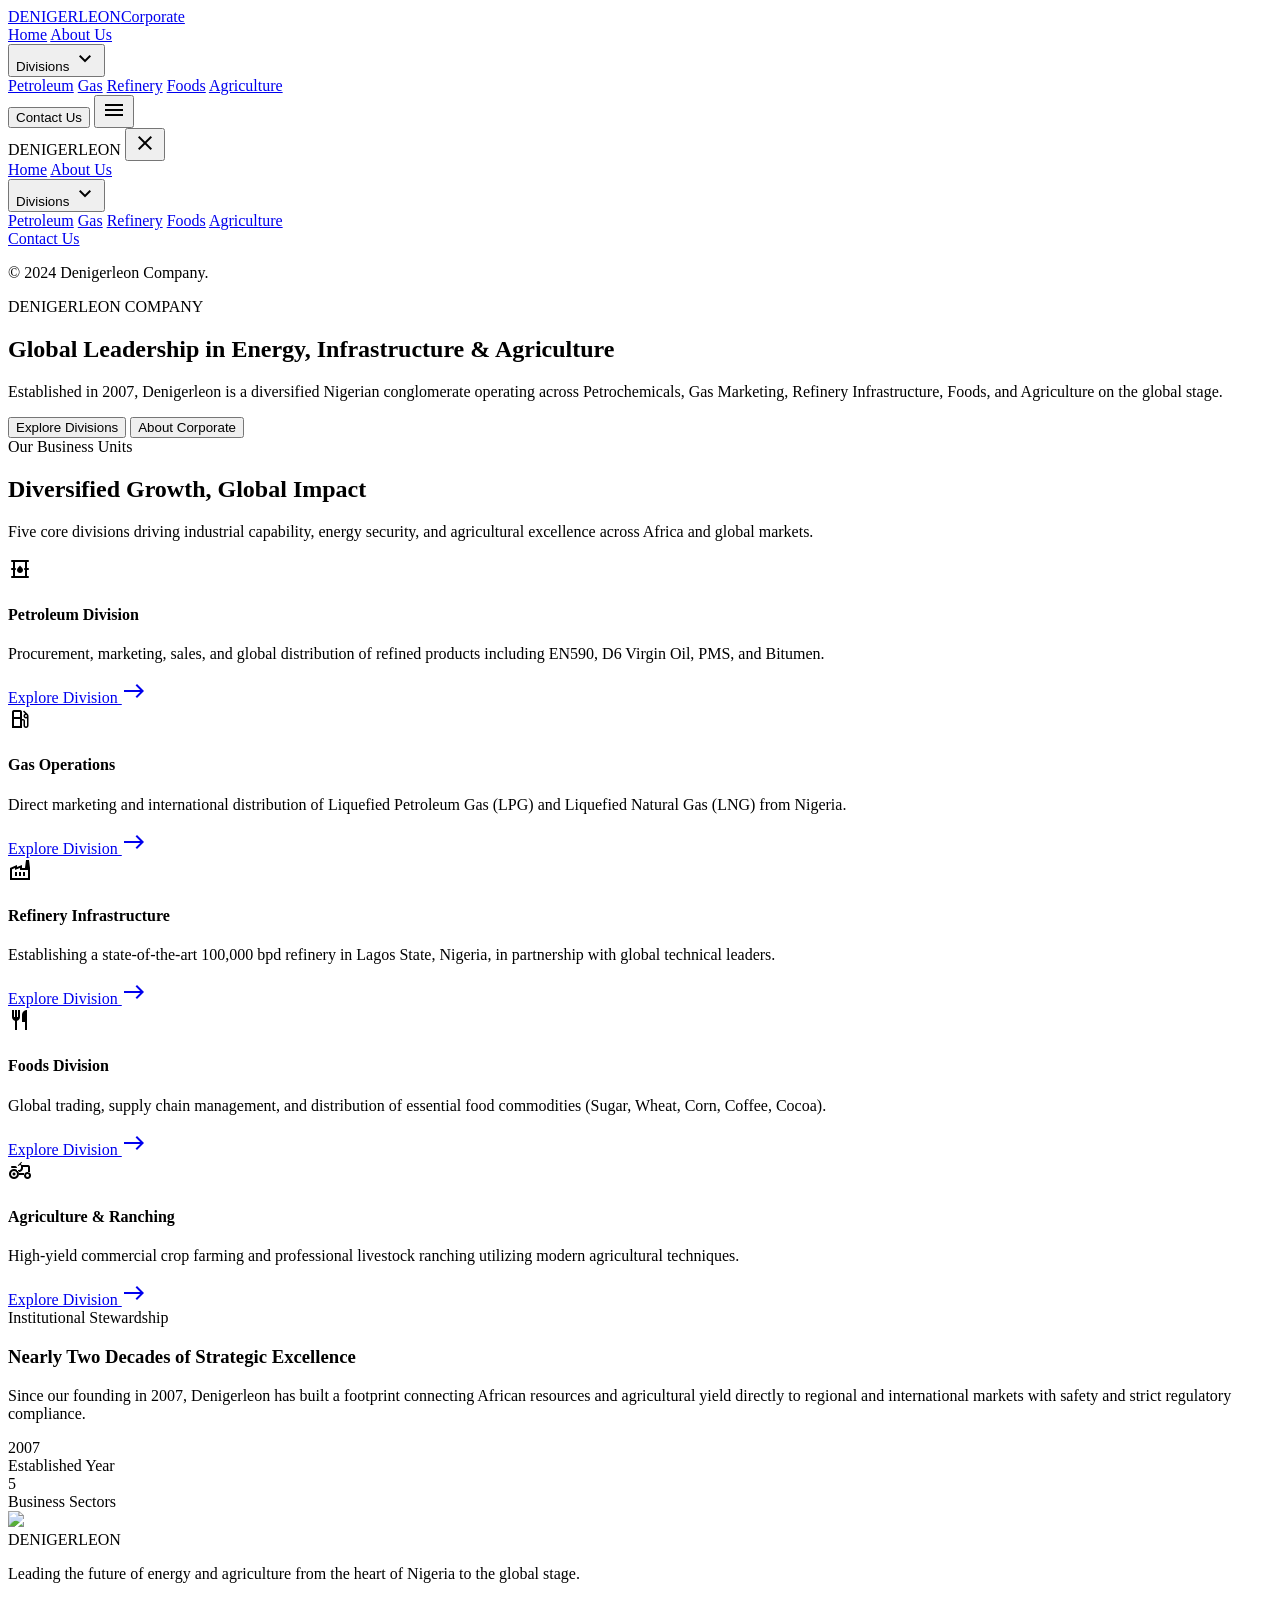
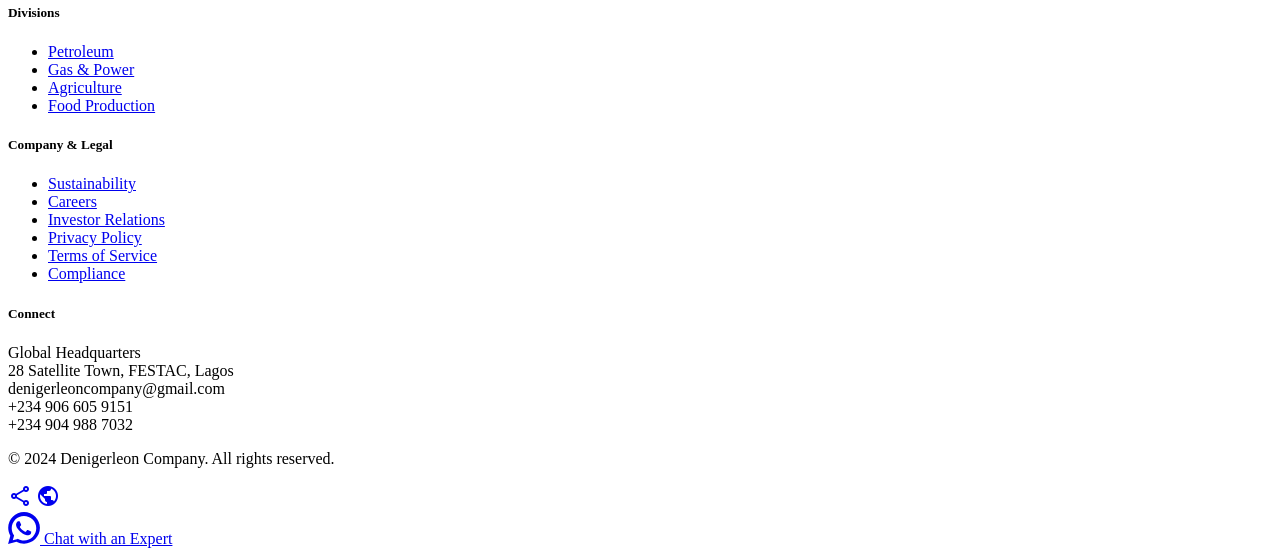
==== index.html @ 096b97d7 "style: update footer text colors to slate-300 across all site pages" ====
<!DOCTYPE html>

<html class="scroll-smooth" lang="en"><head>
<meta charset="utf-8"/>
<meta content="width=device-width, initial-scale=1.0" name="viewport"/>
<title>Denigerleon Company | Energy, Infrastructure &amp; Agriculture</title>
<script src="https://cdn.tailwindcss.com?plugins=forms,container-queries"></script>
<link href="https://fonts.googleapis.com/css2?family=Montserrat:wght@400;600;700;800&amp;family=Inter:wght@400;500;600&amp;display=swap" rel="stylesheet"/>
<link href="https://fonts.googleapis.com/css2?family=Material+Symbols+Outlined:wght,FILL@100..700,0..1&amp;display=swap" rel="stylesheet"/>
<link href="https://fonts.googleapis.com/css2?family=Material+Symbols+Outlined:wght,FILL@100..700,0..1&amp;display=swap" rel="stylesheet"/>
<script id="tailwind-config">
      tailwind.config = {
        darkMode: "class",
        theme: {
          extend: {
            "colors": {
                    "energy-blue": "#3C5CCF",
                    "on-secondary-fixed-variant": "#5d4201",
                    "surface-container-high": "#e0e8fb",
                    "error-container": "#ffdad6",
                    "primary-fixed-dim": "#c5c6d1",
                    "surface-dim": "#d2daec",
                    "secondary-fixed-dim": "#e9c176",
                    "on-primary-fixed": "#191b23",
                    "secondary-container": "#fed488",
                    "on-secondary-fixed": "#261900",
                    "surface-container-low": "#f0f3ff",
                    "on-primary-fixed-variant": "#45464f",
                    "inverse-on-surface": "#ecf1ff",
                    "background": "#f9f9ff",
                    "on-error-container": "#93000a",
                    "outline-variant": "#c7c6cb",
                    "on-tertiary-fixed": "#001453",
                    "tertiary-fixed": "#dde1ff",
                    "surface-container": "#e7eeff",
                    "error": "#ba1a1a",
                    "surface-tint": "#5c5e67",
                    "on-tertiary-container": "#607ff3",
                    "on-primary": "#ffffff",
                    "primary": "#05070e",
                    "inverse-primary": "#c5c6d1",
                    "primary-container": "#1d1f27",
                    "on-tertiary": "#ffffff",
                    "tertiary-fixed-dim": "#b7c4ff",
                    "on-primary-container": "#858690",
                    "surface-bright": "#f9f9ff",
                    "tertiary-container": "#00175b",
                    "on-tertiary-fixed-variant": "#113aaf",
                    "secondary": "#775a19",
                    "on-background": "#141c29",
                    "inverse-surface": "#29313f",
                    "primary-fixed": "#e1e2ed",
                    "gold-accent": "#C5A059",
                    "surface-container-highest": "#dbe3f5",
                    "on-error": "#ffffff",
                    "navy-deep": "#1D1F27",
                    "on-surface-variant": "#46464b",
                    "on-secondary": "#ffffff",
                    "tertiary": "#000420",
                    "on-secondary-container": "#785a1a",
                    "secondary-fixed": "#ffdea5",
                    "outline": "#77767c",
                    "slate-gray": "#6A7282",
                    "on-surface": "#141c29",
                    "surface-container-lowest": "#ffffff",
                    "surface-variant": "#dbe3f5",
                    "surface": "#f9f9ff",
                    "surface-off-white": "#F8F8F8"
            },
            "borderRadius": {
                    "DEFAULT": "0.25rem",
                    "lg": "0.5rem",
                    "xl": "0.75rem",
                    "full": "9999px"
            },
            "spacing": {
                    "margin-desktop": "64px",
                    "stack-lg": "32px",
                    "container-max": "1280px",
                    "gutter": "24px",
                    "margin-tablet": "32px",
                    "stack-sm": "8px",
                    "stack-md": "16px",
                    "margin-mobile": "20px"
            },
            "fontFamily": {
                    "display-lg": ["Montserrat"],
                    "headline-md": ["Montserrat"],
                    "headline-lg": ["Montserrat"],
                    "display-lg-mobile": ["Montserrat"],
                    "label-sm": ["Inter"],
                    "headline-lg-mobile": ["Montserrat"],
                    "body-md": ["Inter"],
                    "label-lg": ["Inter"],
                    "body-lg": ["Inter"]
            },
            "fontSize": {
                    "display-lg": ["56px", {"lineHeight": "64px", "letterSpacing": "-0.02em", "fontWeight": "700"}],
                    "headline-md": ["24px", {"lineHeight": "32px", "fontWeight": "600"}],
                    "headline-lg": ["32px", {"lineHeight": "40px", "fontWeight": "600"}],
                    "display-lg-mobile": ["40px", {"lineHeight": "48px", "letterSpacing": "-0.01em", "fontWeight": "700"}],
                    "label-sm": ["12px", {"lineHeight": "16px", "letterSpacing": "0.03em", "fontWeight": "500"}],
                    "headline-lg-mobile": ["24px", {"lineHeight": "32px", "fontWeight": "600"}],
                    "body-md": ["16px", {"lineHeight": "24px", "fontWeight": "400"}],
                    "label-lg": ["14px", {"lineHeight": "20px", "letterSpacing": "0.05em", "fontWeight": "600"}],
                    "body-lg": ["18px", {"lineHeight": "28px", "fontWeight": "400"}]
            }
          },
        },
      }
    </script>
<style>
        .material-symbols-outlined {
            font-variation-settings: 'FILL' 0, 'wght' 400, 'GRAD' 0, 'opsz' 24;
        }
        .hero-gradient {
            background: linear-gradient(to right, rgba(29, 31, 39, 0.95) 0%, rgba(29, 31, 39, 0.4) 100%);
        }
        .card-hover-effect {
            transition: transform 0.3s cubic-bezier(0.34, 1.56, 0.64, 1), box-shadow 0.3s ease;
        }
        .card-hover-effect:hover {
            transform: translateY(-8px);
            box-shadow: 0 12px 30px rgba(60, 92, 207, 0.15);
        }
    </style>
<link href="css/transitions.css" rel="stylesheet"/>
</head>
<body class="bg-surface font-body-md text-on-surface selection:bg-gold-accent selection:text-navy-deep overflow-x-hidden">
<!-- Top Navigation Bar -->
<header class="fixed top-0 w-full z-50 h-20 bg-surface-container-lowest dark:bg-navy-deep shadow-sm transition-all duration-200">
<div class="container mx-auto max-w-container-max h-full flex justify-between items-center px-4 md:px-8">
<a href="index.html" class="flex items-center gap-2"><span class="font-display-lg text-headline-md font-bold text-navy-deep dark:text-surface-bright tracking-tight">DENIGERLEON</span><span class="text-xs font-bold text-gold-accent tracking-widest uppercase border-l border-black/10 dark:border-white/10 pl-2 ml-1 shrink-0">Corporate</span></a>
<nav class="hidden md:flex items-center gap-8">
  <a class="text-gold-accent border-b-2 border-gold-accent pb-1 font-label-lg text-label-lg uppercase tracking-wider transition-all duration-200" href="index.html">Home</a>
  <a class="text-slate-gray dark:text-on-surface-variant hover:text-gold-accent font-label-lg text-label-lg uppercase tracking-wider transition-all duration-200" href="about.html">About Us</a>
  
  
  
  <!-- Divisions Dropdown -->
  <div class="relative group">
    <button class="text-slate-gray dark:text-on-surface-variant hover:text-gold-accent flex items-center gap-1 transition-colors duration-200 focus:outline-none py-2 font-label-lg text-label-lg uppercase tracking-wider">
      <span>Divisions</span>
      <span class="material-symbols-outlined text-sm transition-transform duration-200 group-hover:rotate-180">keyboard_arrow_down</span>
    </button>
    <!-- Dropdown Menu -->
    <div class="absolute left-0 mt-2 w-52 bg-navy-deep/95 backdrop-blur-md border border-white/10 rounded-lg shadow-xl opacity-0 invisible transform translate-y-2 group-hover:opacity-100 group-hover:visible group-hover:translate-y-0 transition-all duration-300 z-50 py-2">
      <a class="text-surface-bright/80 hover:text-gold-accent hover:bg-white/5 block px-4 py-2 text-sm transition-colors" href="petroleum.html">Petroleum</a>
      <a class="text-surface-bright/80 hover:text-gold-accent hover:bg-white/5 block px-4 py-2 text-sm transition-colors" href="gas.html">Gas</a>
      <a class="text-surface-bright/80 hover:text-gold-accent hover:bg-white/5 block px-4 py-2 text-sm transition-colors" href="refinery.html">Refinery</a>
      <a class="text-surface-bright/80 hover:text-gold-accent hover:bg-white/5 block px-4 py-2 text-sm transition-colors" href="foods.html">Foods</a>
      <a class="text-surface-bright/80 hover:text-gold-accent hover:bg-white/5 block px-4 py-2 text-sm transition-colors" href="agriculture.html">Agriculture</a>
    </div>
  </div>
</nav>
<div class="flex items-center gap-stack-md">
<a href="contact.html" class="hidden sm:inline-block"><button class="font-label-lg text-label-lg uppercase px-6 py-2 bg-navy-deep text-on-primary rounded transition-all duration-200 active:opacity-80">Contact Us</button></a>

<button id="mobile-menu-btn" class="md:hidden flex items-center justify-center p-2 text-navy-deep dark:text-surface-bright hover:text-gold-accent transition-colors duration-200 focus:outline-none" aria-label="Toggle mobile menu">
  <span class="material-symbols-outlined text-3xl">menu</span>
</button>
</div></div>
</header>

<!-- Mobile Drawer Backdrop -->
<div id="mobile-drawer-backdrop" class="fixed inset-0 bg-black/50 backdrop-blur-sm z-[90] opacity-0 pointer-events-none transition-opacity duration-300 md:hidden"></div>

<!-- Mobile Drawer/Overlay -->
<div id="mobile-drawer" class="fixed inset-y-0 right-0 w-full max-w-xs bg-navy-deep/98 backdrop-blur-lg z-[100] flex flex-col justify-between p-6 shadow-2xl transition-transform duration-300 transform translate-x-full md:hidden">
  <!-- Drawer Header -->
  <div class="flex justify-between items-center border-b border-white/10 pb-4">
    <span class="font-display-lg text-headline-md font-bold text-surface-bright tracking-tight">DENIGERLEON</span>
    <button id="mobile-menu-close" class="flex items-center justify-center p-2 text-surface-bright hover:text-gold-accent focus:outline-none transition-colors duration-200" aria-label="Close mobile menu">
      <span class="material-symbols-outlined text-3xl">close</span>
    </button>
  </div>
  
  <!-- Drawer Links -->
  <nav class="flex flex-col gap-6 my-auto items-start pl-4 w-full">
    <a class="text-gold-accent border-l-4 border-gold-accent pl-4 font-bold font-display-lg text-2xl uppercase tracking-wider transition-colors duration-200" href="index.html">Home</a>
    <a class="text-surface-bright/80 hover:text-gold-accent font-display-lg text-2xl uppercase tracking-wider transition-colors duration-200" href="about.html">About Us</a>
    
    
    
    <!-- Mobile Accordion Divisions -->
    <div class="w-full">
      <button id="mobile-divisions-toggle" class="text-surface-bright/80 hover:text-gold-accent flex items-center justify-between w-full font-display-lg text-2xl uppercase tracking-wider focus:outline-none">
        <span>Divisions</span>
        <span id="mobile-divisions-arrow" class=" material-symbols-outlined transition-transform duration-200">keyboard_arrow_down</span>
      </button>
      <div id="mobile-divisions-list" class="max-h-0 opacity-0 overflow-hidden flex-col gap-4 pl-4 mt-4 border-l border-white/10 transition-all duration-300 ease-in-out">
        <a class="text-surface-bright/70 hover:text-gold-accent font-display-lg text-xl uppercase tracking-wider transition-colors" href="petroleum.html">Petroleum</a>
        <a class="text-surface-bright/70 hover:text-gold-accent font-display-lg text-xl uppercase tracking-wider transition-colors" href="gas.html">Gas</a>
        <a class="text-surface-bright/70 hover:text-gold-accent font-display-lg text-xl uppercase tracking-wider transition-colors" href="refinery.html">Refinery</a>
        <a class="text-surface-bright/70 hover:text-gold-accent font-display-lg text-xl uppercase tracking-wider transition-colors" href="foods.html">Foods</a>
        <a class="text-surface-bright/70 hover:text-gold-accent font-display-lg text-xl uppercase tracking-wider transition-colors" href="agriculture.html">Agriculture</a>
      </div>
    </div>
  </nav>
  
  <!-- Drawer Footer -->
  <div class="flex flex-col items-center gap-4 border-t border-white/10 pt-6">
    <a href="contact.html" class="w-full text-center bg-gold-accent text-navy-deep font-label-lg py-3 rounded-lg uppercase tracking-wider hover:bg-gold-hover transition-colors duration-200 active:scale-95">Contact Us</a>
    <p class="text-xs text-on-surface-variant/60">© 2024 Denigerleon Company.</p>
  </div>
</div>
<!-- Main Content Area -->
<main class="pt-20">
<!-- Conglomerate Hero Section -->
<section class="relative h-[85vh] flex items-center overflow-hidden bg-navy-deep text-on-primary">
  <!-- Cinematic Background Image -->
  <div class="absolute inset-0 z-0 bg-cover bg-center bg-no-repeat opacity-45" style="background-image: url('https://lh3.googleusercontent.com/aida-public/[base64]')"></div>
  <div class="absolute inset-0 hero-gradient z-10"></div>
  <div class="container mx-auto px-margin-mobile md:px-margin-desktop relative z-20 max-w-container-max text-center md:text-left">
    <div class="max-w-3xl">
      <span class="font-label-lg text-label-lg text-gold-accent uppercase tracking-[0.2em] mb-stack-md block">DENIGERLEON COMPANY</span>
      <h1 class="font-display-lg text-display-lg text-surface-bright mb-stack-lg leading-[1.1]">Global Leadership in Energy, Infrastructure & Agriculture</h1>
      <p class="font-body-lg text-body-lg text-surface-container-high mb-stack-lg max-w-2xl opacity-90">
        Established in 2007, Denigerleon is a diversified Nigerian conglomerate operating across Petrochemicals, Gas Marketing, Refinery Infrastructure, Foods, and Agriculture on the global stage.
      </p>
      <div class="flex flex-wrap gap-stack-md justify-center md:justify-start">
        <a href="#divisions" class="inline-block"><button class="bg-gold-accent text-navy-deep px-10 py-4 font-label-lg text-label-lg uppercase font-bold hover:bg-surface-bright transition-all duration-300 shadow-xl">Explore Divisions</button></a>
        <a href="about.html" class="inline-block"><button class="border-2 border-surface-bright/30 text-surface-bright px-10 py-4 font-label-lg text-label-lg uppercase font-bold hover:bg-surface-bright/10 backdrop-blur-sm transition-all duration-300">About Corporate</button></a>
      </div>
    </div>
  </div>
</section>

<!-- Divisions Section -->
<section id="divisions" class="py-24 bg-surface-off-white">
  <div class="container mx-auto px-margin-mobile md:px-margin-desktop max-w-container-max">
    <div class="text-center mb-16">
      <span class="text-gold-accent font-label-lg uppercase tracking-[0.2em] mb-2 block">Our Business Units</span>
      <h2 class="font-display-lg text-headline-lg text-navy-deep mb-4">Diversified Growth, Global Impact</h2>
      <p class="text-slate-gray font-body-lg max-w-2xl mx-auto">Five core divisions driving industrial capability, energy security, and agricultural excellence across Africa and global markets.</p>
      <div class="w-24 h-1 bg-gold-accent mx-auto mt-6"></div>
    </div>

    <div class="grid grid-cols-1 md:grid-cols-2 lg:grid-cols-3 gap-8">
      
      <!-- Card 1: Petroleum -->
      <div class="group relative overflow-hidden bg-white rounded-xl shadow-sm border border-outline-variant/50 transition-standard hover:-translate-y-2 hover:shadow-xl p-8 flex flex-col justify-between">
        <div>
          <div class="w-12 h-12 bg-navy-deep flex items-center justify-center rounded-lg mb-6 shrink-0 text-gold-accent">
            <span class="material-symbols-outlined text-3xl">oil_barrel</span>
          </div>
          <h4 class="font-headline-md text-navy-deep text-2xl mb-4">Petroleum Division</h4>
          <p class="text-slate-gray text-body-md mb-6">Procurement, marketing, sales, and global distribution of refined products including EN590, D6 Virgin Oil, PMS, and Bitumen.</p>
        </div>
        <a href="petroleum.html" class="text-energy-blue hover:text-gold-accent font-label-lg uppercase tracking-wider flex items-center gap-2 hover:gap-4 transition-all">Explore Division <span class="material-symbols-outlined text-sm">east</span></a>
      </div>

      <!-- Card 2: Gas Operation -->
      <div class="group relative overflow-hidden bg-white rounded-xl shadow-sm border border-outline-variant/50 transition-standard hover:-translate-y-2 hover:shadow-xl p-8 flex flex-col justify-between">
        <div>
          <div class="w-12 h-12 bg-navy-deep flex items-center justify-center rounded-lg mb-6 shrink-0 text-gold-accent">
            <span class="material-symbols-outlined text-3xl">local_gas_station</span>
          </div>
          <h4 class="font-headline-md text-navy-deep text-2xl mb-4">Gas Operations</h4>
          <p class="text-slate-gray text-body-md mb-6">Direct marketing and international distribution of Liquefied Petroleum Gas (LPG) and Liquefied Natural Gas (LNG) from Nigeria.</p>
        </div>
        <a href="gas.html" class="text-energy-blue hover:text-gold-accent font-label-lg uppercase tracking-wider flex items-center gap-2 hover:gap-4 transition-all">Explore Division <span class="material-symbols-outlined text-sm">east</span></a>
      </div>

      <!-- Card 3: Refinery Development -->
      <div class="group relative overflow-hidden bg-white rounded-xl shadow-sm border border-outline-variant/50 transition-standard hover:-translate-y-2 hover:shadow-xl p-8 flex flex-col justify-between">
        <div>
          <div class="w-12 h-12 bg-navy-deep flex items-center justify-center rounded-lg mb-6 shrink-0 text-gold-accent">
            <span class="material-symbols-outlined text-3xl">factory</span>
          </div>
          <h4 class="font-headline-md text-navy-deep text-2xl mb-4">Refinery Infrastructure</h4>
          <p class="text-slate-gray text-body-md mb-6">Establishing a state-of-the-art 100,000 bpd refinery in Lagos State, Nigeria, in partnership with global technical leaders.</p>
        </div>
        <a href="refinery.html" class="text-energy-blue hover:text-gold-accent font-label-lg uppercase tracking-wider flex items-center gap-2 hover:gap-4 transition-all">Explore Division <span class="material-symbols-outlined text-sm">east</span></a>
      </div>

      <!-- Card 4: Foods Division -->
      <div class="group relative overflow-hidden bg-white rounded-xl shadow-sm border border-outline-variant/50 transition-standard hover:-translate-y-2 hover:shadow-xl p-8 flex flex-col justify-between">
        <div>
          <div class="w-12 h-12 bg-navy-deep flex items-center justify-center rounded-lg mb-6 shrink-0 text-gold-accent">
            <span class="material-symbols-outlined text-3xl">restaurant</span>
          </div>
          <h4 class="font-headline-md text-navy-deep text-2xl mb-4">Foods Division</h4>
          <p class="text-slate-gray text-body-md mb-6">Global trading, supply chain management, and distribution of essential food commodities (Sugar, Wheat, Corn, Coffee, Cocoa).</p>
        </div>
        <a href="foods.html" class="text-energy-blue hover:text-gold-accent font-label-lg uppercase tracking-wider flex items-center gap-2 hover:gap-4 transition-all">Explore Division <span class="material-symbols-outlined text-sm">east</span></a>
      </div>

      <!-- Card 5: Agriculture & Ranching -->
      <div class="group relative overflow-hidden bg-white rounded-xl shadow-sm border border-outline-variant/50 transition-standard hover:-translate-y-2 hover:shadow-xl p-8 flex flex-col justify-between">
        <div>
          <div class="w-12 h-12 bg-navy-deep flex items-center justify-center rounded-lg mb-6 shrink-0 text-gold-accent">
            <span class="material-symbols-outlined text-3xl">agriculture</span>
          </div>
          <h4 class="font-headline-md text-navy-deep text-2xl mb-4">Agriculture & Ranching</h4>
          <p class="text-slate-gray text-body-md mb-6">High-yield commercial crop farming and professional livestock ranching utilizing modern agricultural techniques.</p>
        </div>
        <a href="agriculture.html" class="text-energy-blue hover:text-gold-accent font-label-lg uppercase tracking-wider flex items-center gap-2 hover:gap-4 transition-all">Explore Division <span class="material-symbols-outlined text-sm">east</span></a>
      </div>

    </div>
  </div>
</section>

<!-- Conglomerate Overview Section -->
<section class="py-24 bg-navy-deep text-on-primary relative overflow-hidden border-t border-white/5">
  <div class="container mx-auto px-margin-mobile md:px-margin-desktop max-w-container-max flex flex-col lg:flex-row gap-16 items-center">
    <div class="lg:w-1/2">
      <span class="text-gold-accent font-label-lg uppercase tracking-[0.2em] mb-4 block">Institutional Stewardship</span>
      <h3 class="font-display-lg text-headline-lg mb-6 leading-tight">Nearly Two Decades of Strategic Excellence</h3>
      <p class="text-on-primary-container text-body-lg mb-8 opacity-80">
        Since our founding in 2007, Denigerleon has built a footprint connecting African resources and agricultural yield directly to regional and international markets with safety and strict regulatory compliance.
      </p>
      <div class="grid grid-cols-2 gap-8 text-center md:text-left">
        <div class="p-6 bg-white/5 rounded-lg border border-white/10">
          <div class="text-4xl font-extrabold text-gold-accent mb-2">2007</div>
          <div class="text-xs uppercase tracking-wider text-on-primary-container opacity-85">Established Year</div>
        </div>
        <div class="p-6 bg-white/5 rounded-lg border border-white/10">
          <div class="text-4xl font-extrabold text-gold-accent mb-2">5</div>
          <div class="text-xs uppercase tracking-wider text-on-primary-container opacity-85">Business Sectors</div>
        </div>
      </div>
    </div>
    <div class="lg:w-1/2">
      <img class="rounded-lg shadow-2xl border border-white/10 w-full object-cover aspect-[4/3]" data-alt="A modern container port and shipping terminal with cranes loading a large cargo ship at sunset, reflecting global commerce." src="https://lh3.googleusercontent.com/aida-public/[base64]"/>
    </div>
  </div>
</section>
</main>
<!-- Footer -->
<footer id="footer" class="w-full py-stack-lg px-margin-mobile md:px-margin-desktop grid grid-cols-1 md:grid-cols-4 gap-gutter bg-navy-deep dark:bg-primary-container text-on-primary">
<div class="flex flex-col gap-4">
<span class="font-headline-md text-headline-md font-bold text-surface-container-lowest">DENIGERLEON</span>
<p class="text-slate-300 font-body-md max-w-xs opacity-70">Leading the future of energy and agriculture from the heart of Nigeria to the global stage.</p>
</div>
<div>
<h5 class="font-label-lg text-label-lg text-gold-accent uppercase mb-6 tracking-widest">Divisions</h5>
<ul class="space-y-3">
<li><a class="text-slate-300 hover:text-surface-bright transition-colors font-body-md" href="petroleum.html">Petroleum</a></li>
<li><a class="text-slate-300 hover:text-surface-bright transition-colors font-body-md" href="gas.html">Gas &amp; Power</a></li>
<li><a class="text-slate-300 hover:text-surface-bright transition-colors font-body-md" href="agriculture.html">Agriculture</a></li>
<li><a class="text-slate-300 hover:text-surface-bright transition-colors font-body-md" href="foods.html">Food Production</a></li>
</ul>
</div>
<div>
<h5 class="font-label-lg text-label-lg text-gold-accent uppercase mb-6 tracking-widest">Company &amp; Legal</h5>
<ul class="space-y-3">
<li><a class="text-slate-300 hover:text-surface-bright transition-colors font-body-md" href="about.html">Sustainability</a></li>
<li><a class="text-slate-300 hover:text-surface-bright transition-colors font-body-md" href="about.html">Careers</a></li>
<li><a class="text-slate-300 hover:text-surface-bright transition-colors font-body-md" href="about.html">Investor Relations</a></li>
<li><a class="text-slate-300 hover:text-surface-bright transition-colors font-body-md" href="#">Privacy Policy</a></li>
<li><a class="text-slate-300 hover:text-surface-bright transition-colors font-body-md" href="#">Terms of Service</a></li>
<li><a class="text-slate-300 hover:text-surface-bright transition-colors font-body-md" href="#">Compliance</a></li>
</ul>
</div>
<div>
<h5 class="font-label-lg text-label-lg text-gold-accent uppercase mb-6 tracking-widest">Connect</h5>
<p class="text-slate-300 font-body-md">Global Headquarters<br/>28 Satellite Town, FESTAC, Lagos<br/>denigerleoncompany@gmail.com<br/>+234 906 605 9151<br/>+234 904 988 7032</p>
</div>
<div class="md:col-span-4 pt-12 mt-12 border-t border-white/5 flex flex-col md:flex-row justify-between items-center gap-4">
<p class="text-slate-300 font-body-md opacity-60">© 2024 Denigerleon Company. All rights reserved.</p>
<div class="flex gap-6">
<a class="text-slate-300 hover:text-gold-accent" href="#"><span class="material-symbols-outlined">share</span></a>
<a class="text-slate-300 hover:text-gold-accent" href="#"><span class="material-symbols-outlined">public</span></a>
</div>
</div>
</footer>
<!-- WhatsApp Floating Button -->
<a class="fixed bottom-8 right-8 z-[100] flex items-center justify-center w-16 h-16 bg-[#25D366] text-white rounded-full shadow-2xl hover:scale-110 active:scale-95 transition-all group" href="https://wa.me/2349066059151" target="_blank">
<svg fill="currentColor" height="32" viewbox="0 0 24 24" width="32" xmlns="http://www.w3.org/2000/svg">
<path d="M.057 24l1.687-6.163c-1.041-1.804-1.588-3.849-1.588-5.946 0-6.556 5.332-11.891 11.893-11.891 3.181 0 6.167 1.24 8.413 3.488 2.245 2.248 3.481 5.236 3.481 8.403 0 6.556-5.332 11.89-11.891 11.89-2.015 0-3.991-.511-5.741-1.486l-6.254 1.705zm6.744-4.225l.403.239c1.439.856 3.096 1.309 4.792 1.309 5.067 0 9.189-4.123 9.189-9.189 0-2.456-.957-4.765-2.695-6.502s-4.047-2.693-6.501-2.693c-5.068 0-9.19 4.122-9.19 9.189 0 1.794.522 3.541 1.512 5.053l.269.412-1.004 3.665 3.735-.983zm10.024-5.38c-.28-.14-1.657-.818-1.913-.911-.257-.094-.443-.14-.63.14-.187.28-.723.911-.886 1.097-.163.187-.327.21-.607.07-.28-.14-1.183-.437-2.253-1.392-.833-.742-1.394-1.658-1.557-1.939-.163-.28-.017-.431.122-.571.126-.126.28-.327.42-.49.14-.163.187-.28.28-.467.094-.187.047-.35-.023-.49-.07-.14-.63-1.518-.863-2.079-.227-.547-.457-.472-.63-.481-.163-.008-.35-.01-.537-.01-.187 0-.49.07-.747.35-.257.28-.981.958-.981 2.336 0 1.378 1.004 2.71 1.144 2.897.14.187 1.977 3.018 4.79 4.223.67.287 1.192.458 1.599.587.673.214 1.285.183 1.769.111.539-.08 1.657-.677 1.89-1.332.233-.654.233-1.215.163-1.332-.07-.117-.257-.187-.537-.327z"></path>
</svg>
<span class="absolute -top-12 right-0 bg-navy-deep text-white text-[10px] py-1 px-3 rounded whitespace-nowrap opacity-0 group-hover:opacity-100 transition-opacity font-bold uppercase tracking-wider shadow-lg pointer-events-none">
            Chat with an Expert
        </span>
</a>
<script>
        // Standardized header scroll shadow transition
        window.addEventListener('scroll', () => {
            const header = document.querySelector('header') || document.getElementById('top-nav');
            if (header) {
                if (window.scrollY > 50) {
                    header.classList.add('nav-scrolled');
                } else {
                    header.classList.remove('nav-scrolled');
                }
            }
        });
    </script>

<script>
    // Mobile drawer toggle logic
    (function() {
        const mobileMenuBtn = document.getElementById('mobile-menu-btn');
        const mobileMenuClose = document.getElementById('mobile-menu-close');
        const mobileDrawer = document.getElementById('mobile-drawer');
        const mobileDrawerBackdrop = document.getElementById('mobile-drawer-backdrop');

        function openMenu() {
            if (mobileDrawer) mobileDrawer.classList.remove('translate-x-full');
            if (mobileDrawerBackdrop) {
                mobileDrawerBackdrop.classList.remove('opacity-0', 'pointer-events-none');
                mobileDrawerBackdrop.classList.add('opacity-100', 'pointer-events-auto');
            }
            document.body.classList.add('overflow-hidden');
        }

        function closeMenu() {
            if (mobileDrawer) mobileDrawer.classList.add('translate-x-full');
            if (mobileDrawerBackdrop) {
                mobileDrawerBackdrop.classList.remove('opacity-100', 'pointer-events-auto');
                mobileDrawerBackdrop.classList.add('opacity-0', 'pointer-events-none');
            }
            document.body.classList.remove('overflow-hidden');
        }

        if (mobileMenuBtn) {
            mobileMenuBtn.addEventListener('click', openMenu);
        }

        if (mobileMenuClose) {
            mobileMenuClose.addEventListener('click', closeMenu);
        }

        if (mobileDrawerBackdrop) {
            mobileDrawerBackdrop.addEventListener('click', closeMenu);
        }

        // Close drawer on link clicks (except accordion toggle)
        if (mobileDrawer) {
            const drawerLinks = mobileDrawer.querySelectorAll('nav a, a');
            drawerLinks.forEach(link => {
                link.addEventListener('click', closeMenu);
            });
        }

        // Mobile divisions accordion toggle
        const mobileDivisionsToggle = document.getElementById('mobile-divisions-toggle');
        const mobileDivisionsList = document.getElementById('mobile-divisions-list');
        const mobileDivisionsArrow = document.getElementById('mobile-divisions-arrow');

        if (mobileDivisionsToggle && mobileDivisionsList && mobileDivisionsArrow) {
            mobileDivisionsToggle.addEventListener('click', (e) => {
                e.stopPropagation(); // Prevent closing drawer on accordion click
                
                const isCollapsed = mobileDivisionsList.classList.contains('max-h-0');
                if (isCollapsed) {
                    // Expand
                    mobileDivisionsList.classList.remove('max-h-0', 'opacity-0');
                    mobileDivisionsList.classList.add('max-h-60', 'opacity-100', 'mt-4');
                    mobileDivisionsArrow.classList.add('rotate-180');
                } else {
                    // Collapse
                    mobileDivisionsList.classList.add('max-h-0', 'opacity-0');
                    mobileDivisionsList.classList.remove('max-h-60', 'opacity-100', 'mt-4');
                    mobileDivisionsArrow.classList.remove('rotate-180');
                }
            });
        }
    })();
</script>
</body></html>
---- css/transitions.css ----
html {
  scroll-behavior: smooth;
}

/* --- VIEW TRANSITIONS (Cross-Document) --- */
@view-transition {
  navigation: auto;
}

@keyframes fade-in {
  from { opacity: 0; }
}
@keyframes fade-out {
  to { opacity: 0; }
}
@keyframes slide-from-right {
  from { transform: translateX(20px); }
}
@keyframes slide-to-left {
  to { transform: translateX(-20px); }
}

::view-transition-old(root) {
  animation: 90ms ease-out both fade-out,
             300ms cubic-bezier(0.4, 0, 0.2, 1) both slide-to-left;
}

::view-transition-new(root) {
  animation: 210ms cubic-bezier(0, 0, 0.2, 1) 90ms both fade-in,
             300ms cubic-bezier(0.4, 0, 0.2, 1) both slide-from-right;
}

/* --- STANDARDIZED HEADER TRANSPARENCY & SHADOW --- */
header.nav-scrolled, nav.nav-scrolled {
  background: rgba(255, 255, 255, 0.95) !important;
  backdrop-filter: blur(12px) !important;
  -webkit-backdrop-filter: blur(12px) !important;
  box-shadow: 0 4px 6px -1px rgb(0 0 0 / 0.1), 0 2px 4px -2px rgb(0 0 0 / 0.1) !important;
}

.dark header.nav-scrolled, .dark nav.nav-scrolled {
  background: rgba(29, 31, 39, 0.95) !important;
}

/* --- GLOBAL SMOOTH HOVER TRANSITIONS --- */
.transition-standard {
  transition: all 0.4s cubic-bezier(0.25, 0.8, 0.25, 1);
}

.transition-slow {
  transition: all 0.6s cubic-bezier(0.25, 0.8, 0.25, 1);
}

.transition-fast {
  transition: all 0.25s cubic-bezier(0.25, 0.8, 0.25, 1);
}

.card-hover-effect {
  transition: transform 0.4s cubic-bezier(0.34, 1.56, 0.64, 1), box-shadow 0.4s cubic-bezier(0.25, 0.8, 0.25, 1), border-color 0.4s cubic-bezier(0.25, 0.8, 0.25, 1);
}

.card-hover-effect:hover {
  transform: translateY(-8px);
  box-shadow: 0 12px 30px rgba(60, 92, 207, 0.15) !important;
}


/* Safe general selector for smoother interaction states */
a, button, select, input, textarea, svg, span, img, .group {
  transition-property: color, background-color, border-color, text-decoration-color, fill, stroke, opacity, box-shadow, transform, filter, backdrop-filter;
  transition-timing-function: cubic-bezier(0.4, 0, 0.2, 1);
  transition-duration: 300ms;
}
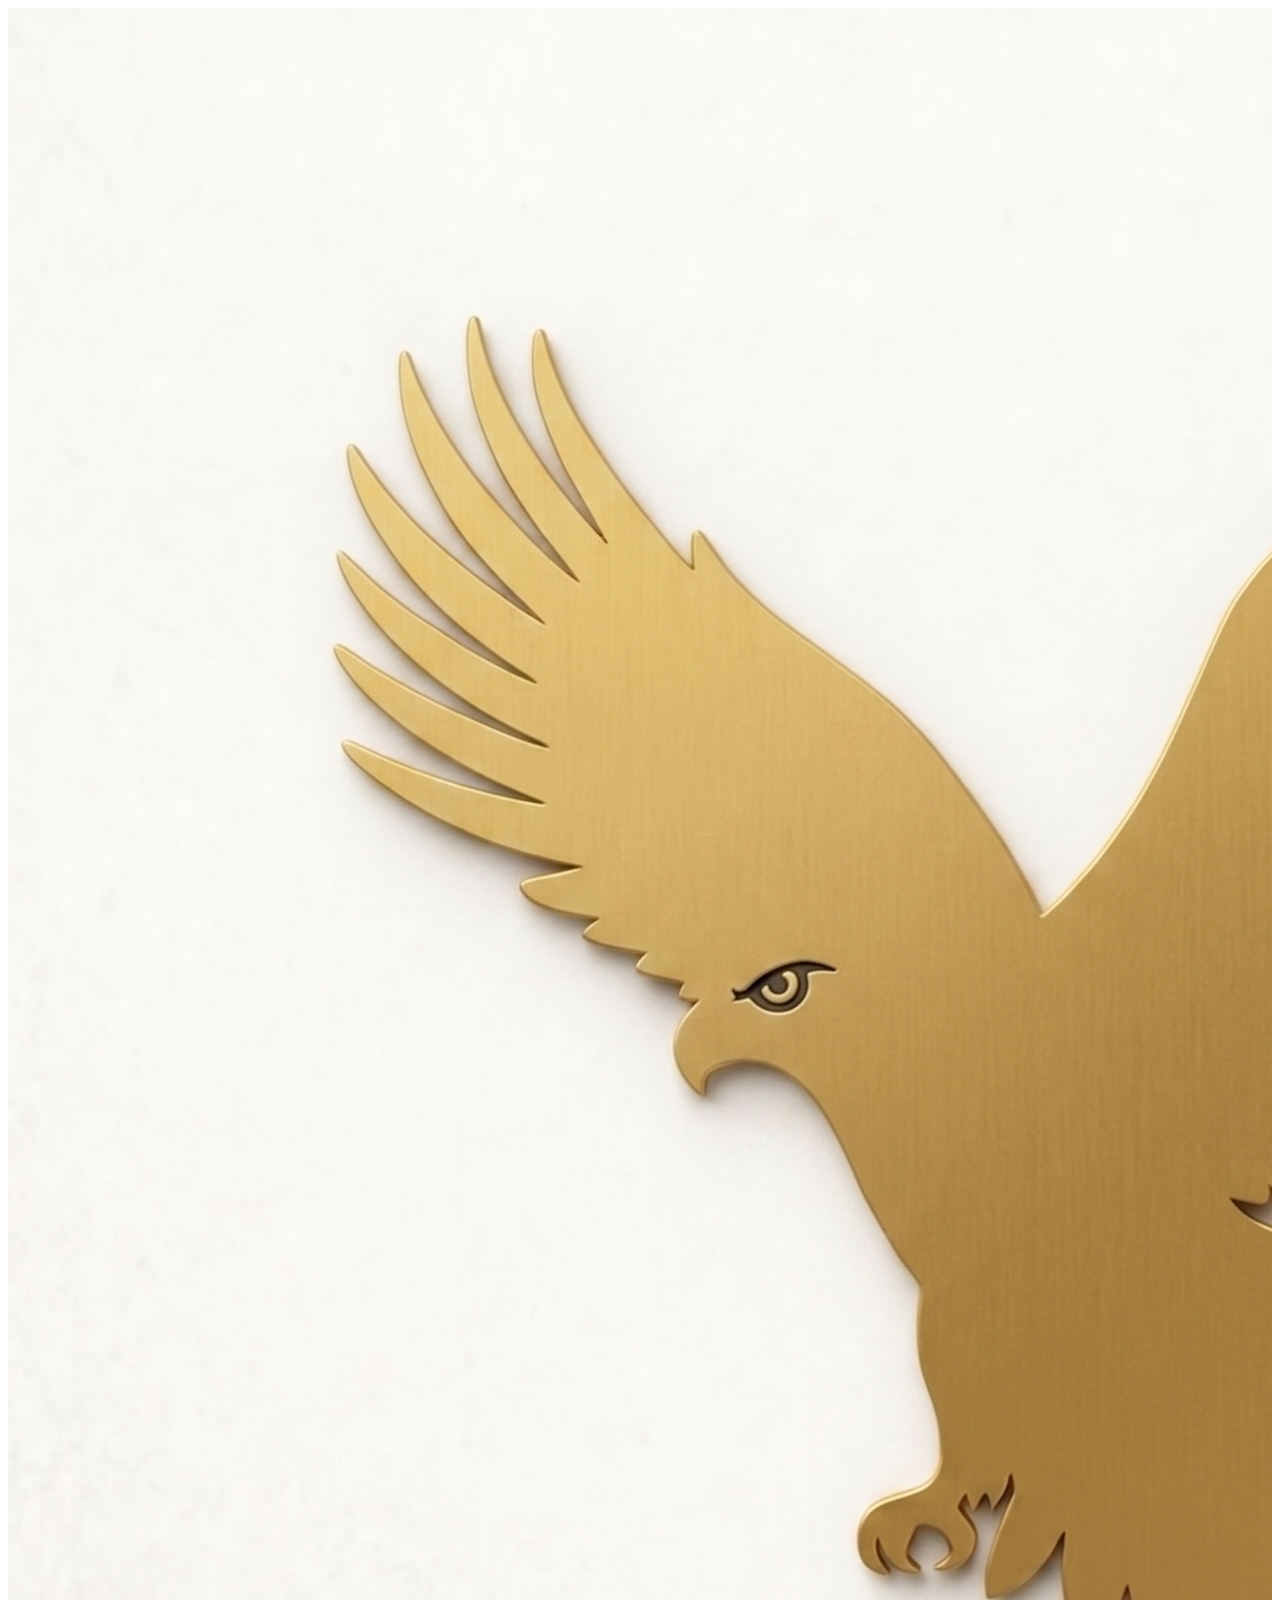
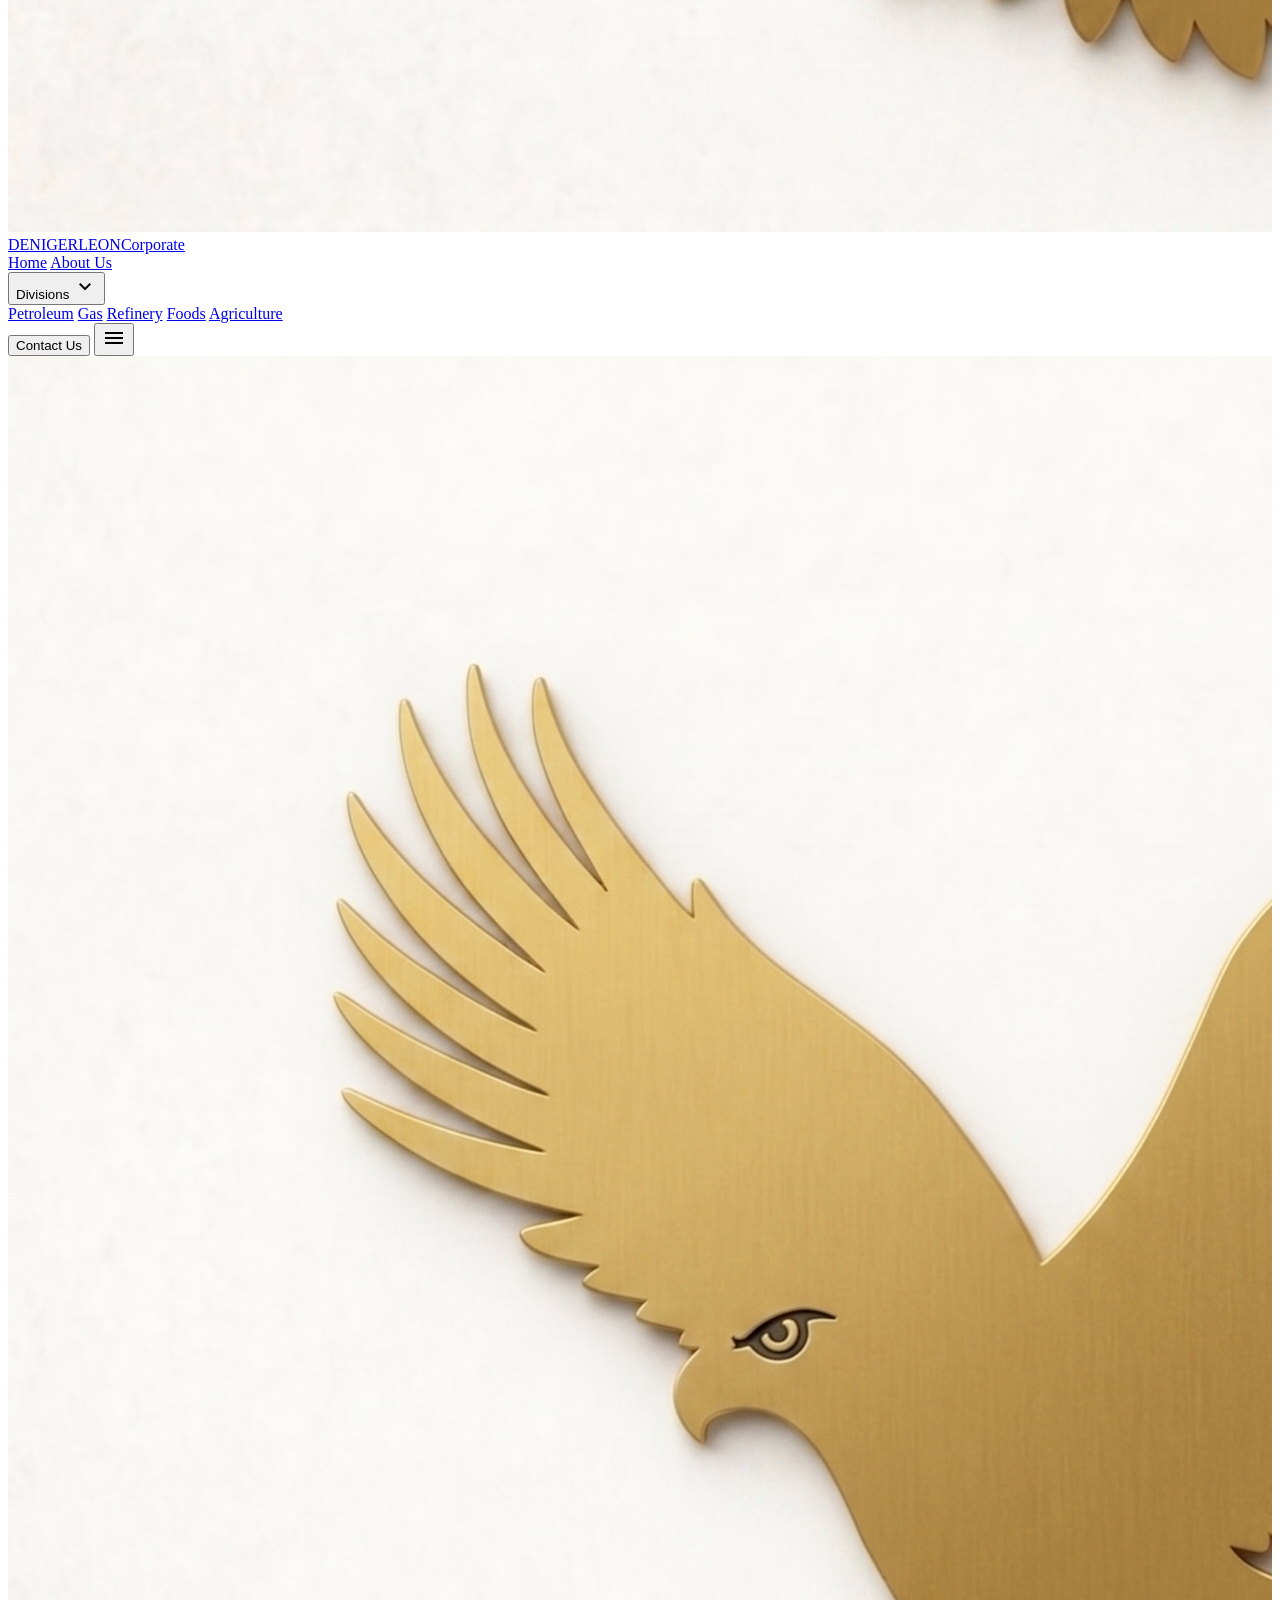
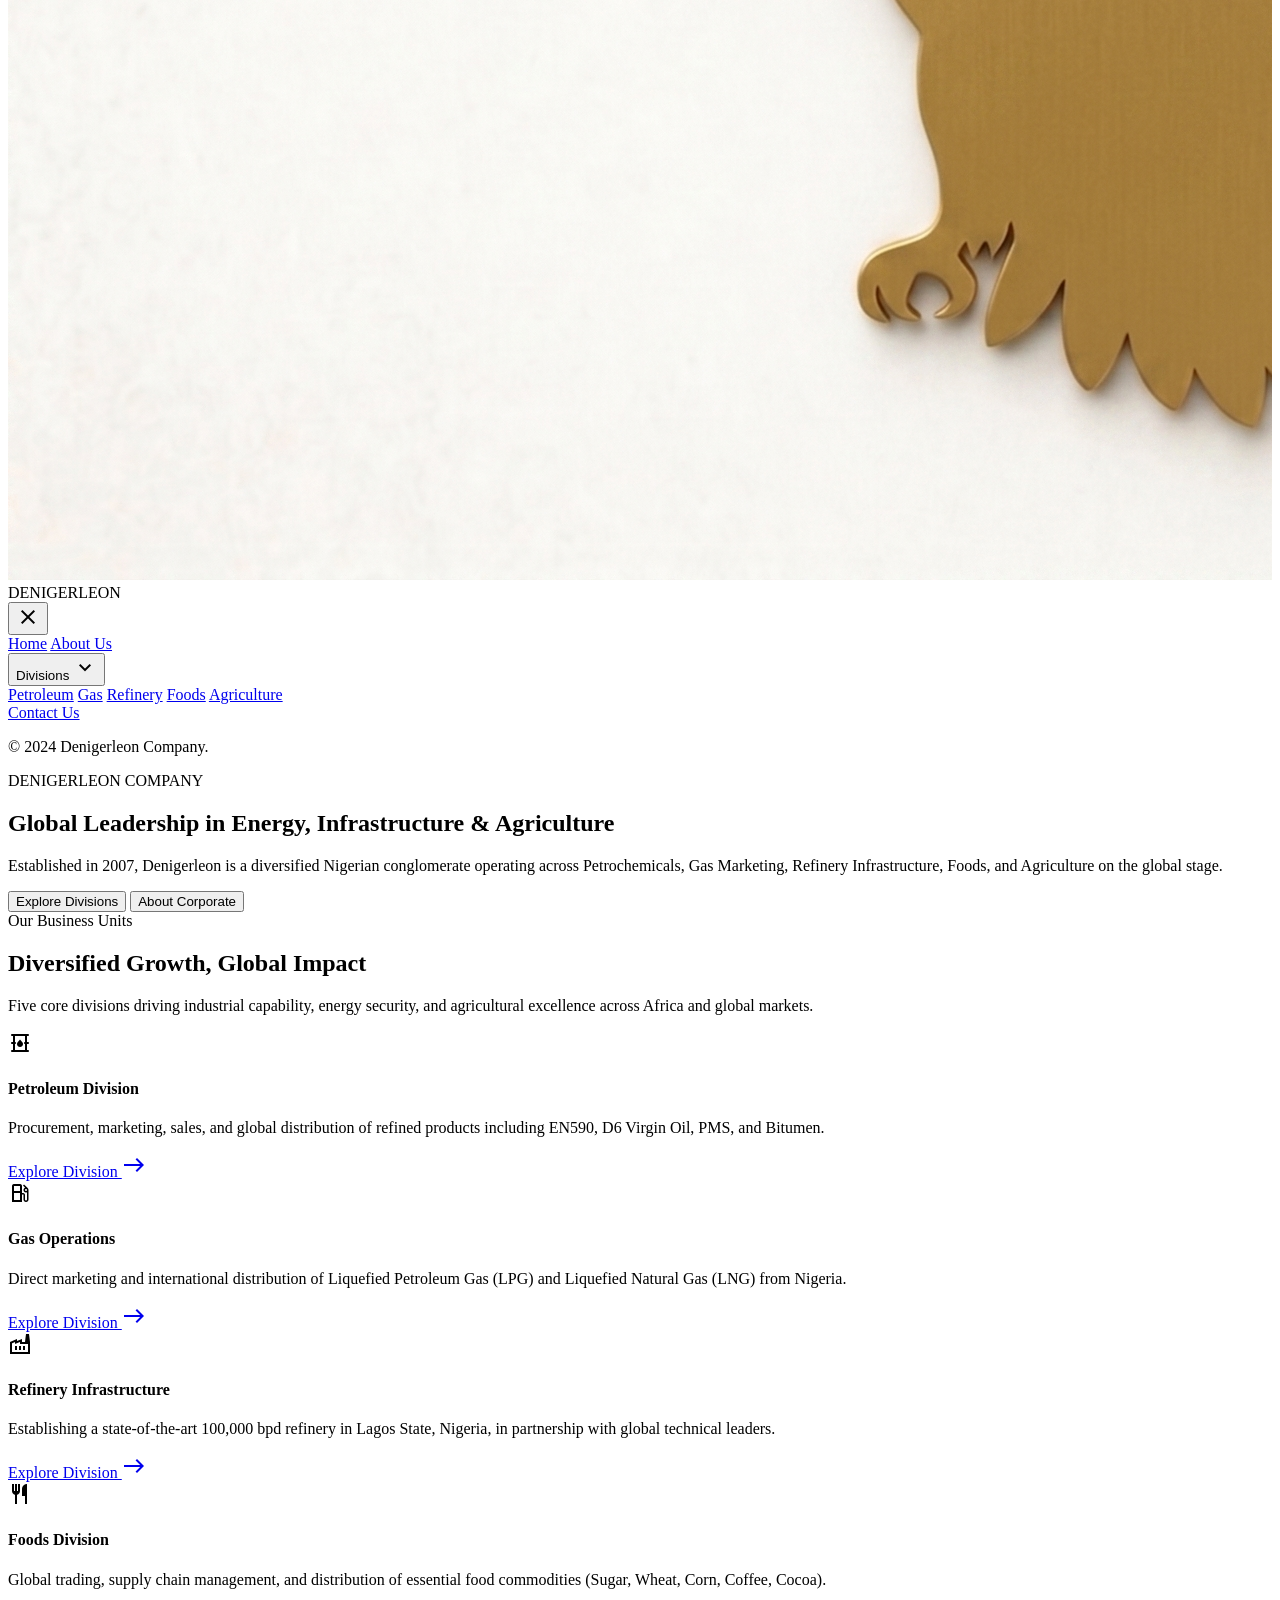
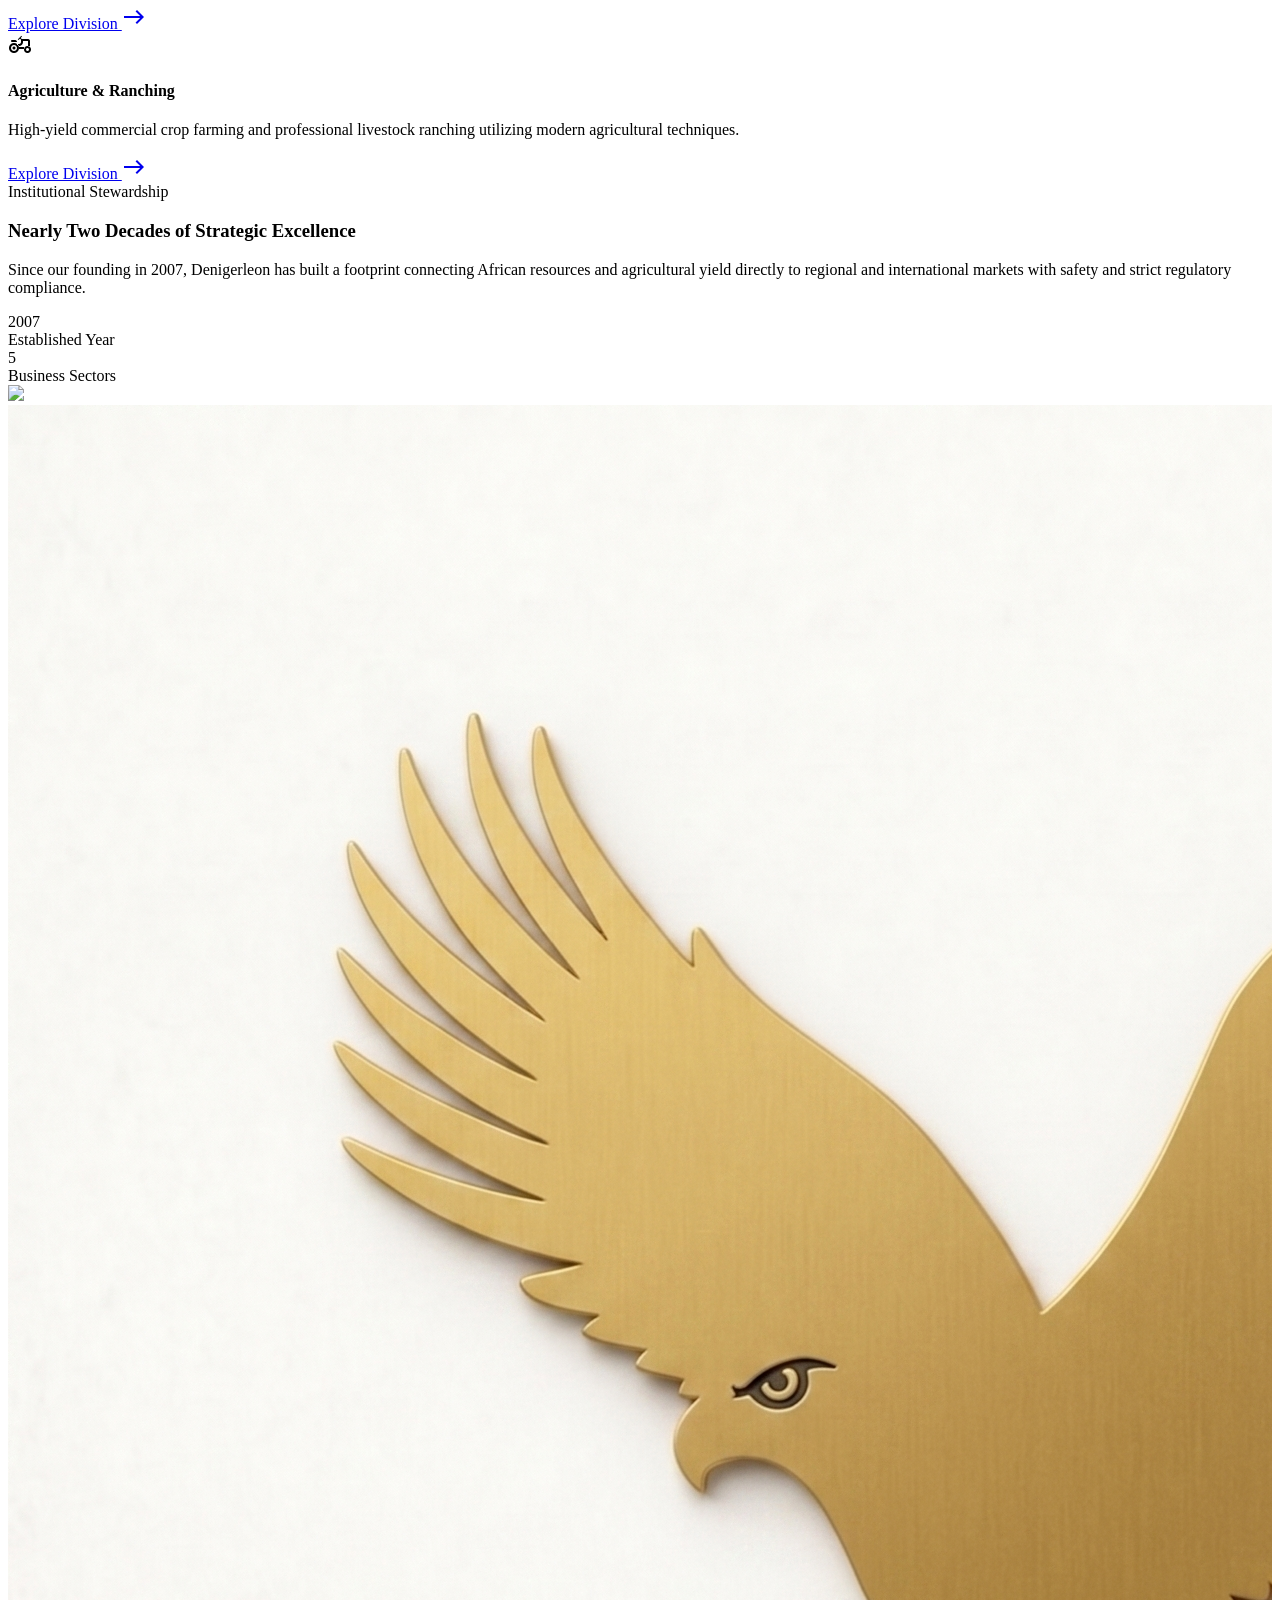
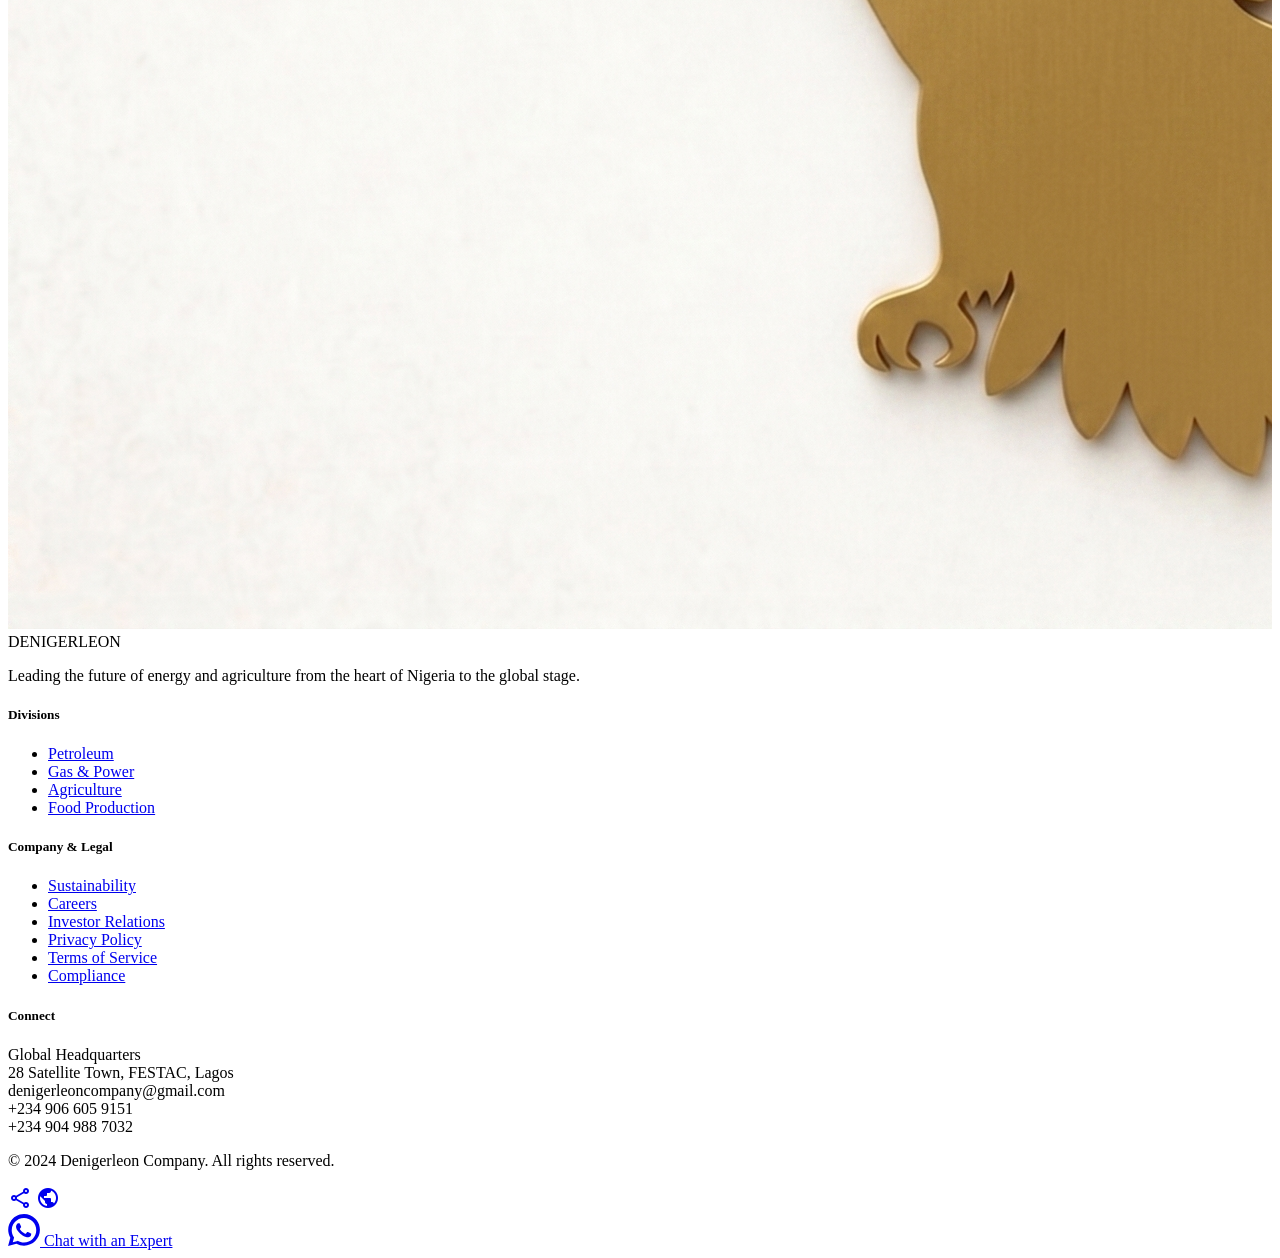
==== commit a35f16ca: "feat: add site logo to navigation and footer across all pages and set favicon" ====
--- a/index.html
+++ b/index.html
@@ -1,6 +1,7 @@
 <!DOCTYPE html>
 
 <html class="scroll-smooth" lang="en"><head>
+<link rel="icon" type="image/png" href="img/logo1.png"/>
 <meta charset="utf-8"/>
 <meta content="width=device-width, initial-scale=1.0" name="viewport"/>
 <title>Denigerleon Company | Energy, Infrastructure &amp; Agriculture</title>
@@ -130,7 +131,7 @@
 <!-- Top Navigation Bar -->
 <header class="fixed top-0 w-full z-50 h-20 bg-surface-container-lowest dark:bg-navy-deep shadow-sm transition-all duration-200">
 <div class="container mx-auto max-w-container-max h-full flex justify-between items-center px-4 md:px-8">
-<a href="index.html" class="flex items-center gap-2"><span class="font-display-lg text-headline-md font-bold text-navy-deep dark:text-surface-bright tracking-tight">DENIGERLEON</span><span class="text-xs font-bold text-gold-accent tracking-widest uppercase border-l border-black/10 dark:border-white/10 pl-2 ml-1 shrink-0">Corporate</span></a>
+<a href="index.html" class="flex items-center gap-3"><img src="img/logo1.png" alt="Denigerleon Logo" class="h-10 w-10 object-contain rounded-full border border-gold-accent/20 bg-surface-bright"><div class="flex items-center gap-2"><span class="font-display-lg text-headline-md font-bold text-navy-deep dark:text-surface-bright tracking-tight">DENIGERLEON</span><span class="text-xs font-bold text-gold-accent tracking-widest uppercase border-l border-black/10 dark:border-white/10 pl-2 ml-1 shrink-0">Corporate</span></div></a>
 <nav class="hidden md:flex items-center gap-8">
   <a class="text-gold-accent border-b-2 border-gold-accent pb-1 font-label-lg text-label-lg uppercase tracking-wider transition-all duration-200" href="index.html">Home</a>
   <a class="text-slate-gray dark:text-on-surface-variant hover:text-gold-accent font-label-lg text-label-lg uppercase tracking-wider transition-all duration-200" href="about.html">About Us</a>
@@ -169,7 +170,7 @@
 <div id="mobile-drawer" class="fixed inset-y-0 right-0 w-full max-w-xs bg-navy-deep/98 backdrop-blur-lg z-[100] flex flex-col justify-between p-6 shadow-2xl transition-transform duration-300 transform translate-x-full md:hidden">
   <!-- Drawer Header -->
   <div class="flex justify-between items-center border-b border-white/10 pb-4">
-    <span class="font-display-lg text-headline-md font-bold text-surface-bright tracking-tight">DENIGERLEON</span>
+    <div class="flex items-center gap-3"><img src="img/logo1.png" alt="Denigerleon Logo" class="h-10 w-10 object-contain rounded-full border border-gold-accent/20 bg-surface-bright"><span class="font-display-lg text-headline-md font-bold text-surface-bright tracking-tight">DENIGERLEON</span></div>
     <button id="mobile-menu-close" class="flex items-center justify-center p-2 text-surface-bright hover:text-gold-accent focus:outline-none transition-colors duration-200" aria-label="Close mobile menu">
       <span class="material-symbols-outlined text-3xl">close</span>
     </button>
@@ -331,7 +332,7 @@
 <!-- Footer -->
 <footer id="footer" class="w-full py-stack-lg px-margin-mobile md:px-margin-desktop grid grid-cols-1 md:grid-cols-4 gap-gutter bg-navy-deep dark:bg-primary-container text-on-primary">
 <div class="flex flex-col gap-4">
-<span class="font-headline-md text-headline-md font-bold text-surface-container-lowest">DENIGERLEON</span>
+<div class="flex items-center gap-3"><img src="img/logo1.png" alt="Denigerleon Logo" class="h-10 w-10 object-contain rounded-full border border-gold-accent/20 bg-surface-bright"><span class="font-headline-md text-headline-md font-bold text-surface-container-lowest">DENIGERLEON</span></div>
 <p class="text-slate-300 font-body-md max-w-xs opacity-70">Leading the future of energy and agriculture from the heart of Nigeria to the global stage.</p>
 </div>
 <div>
--- a/css/transitions.css
+++ b/css/transitions.css
@@ -71,3 +71,10 @@
   transition-timing-function: cubic-bezier(0.4, 0, 0.2, 1);
   transition-duration: 300ms;
 }
+
+/* Global viewport overflow security rule */
+html, body {
+  max-width: 100%;
+  overflow-x: hidden;
+}
+
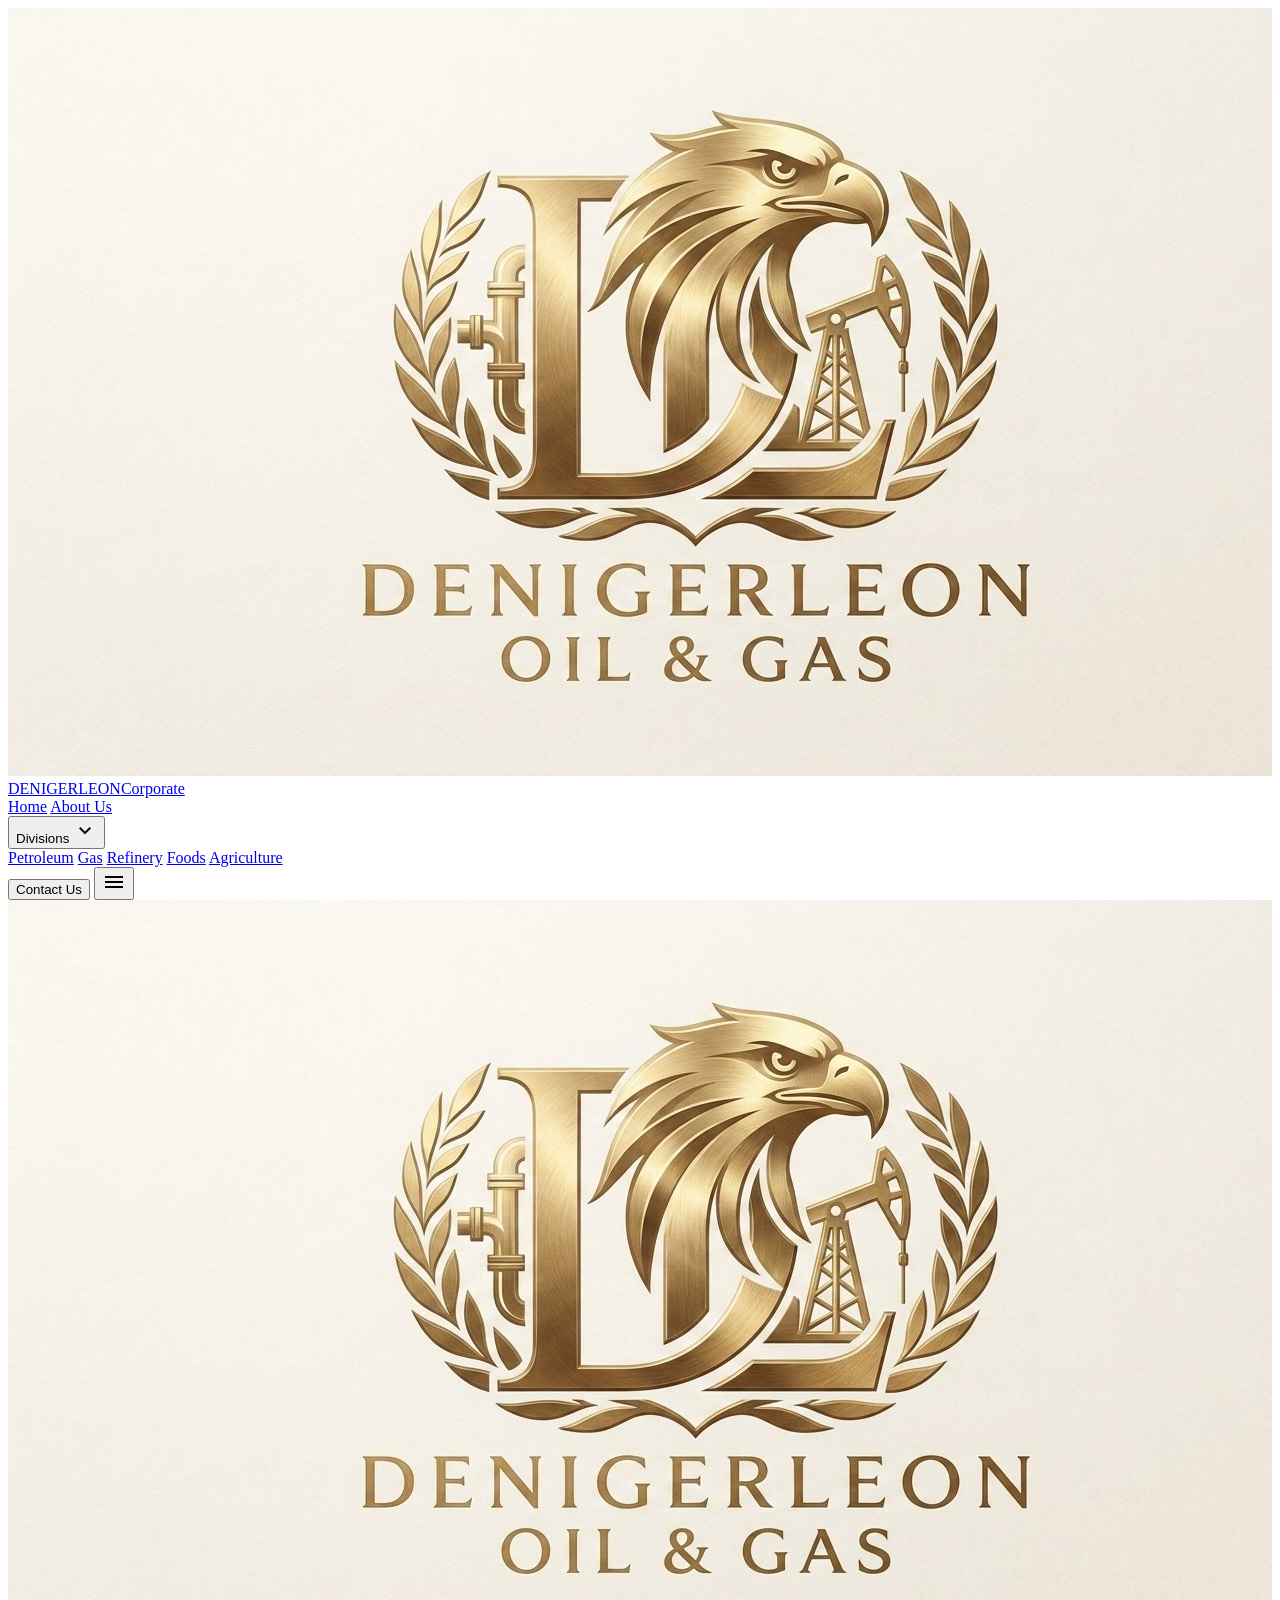
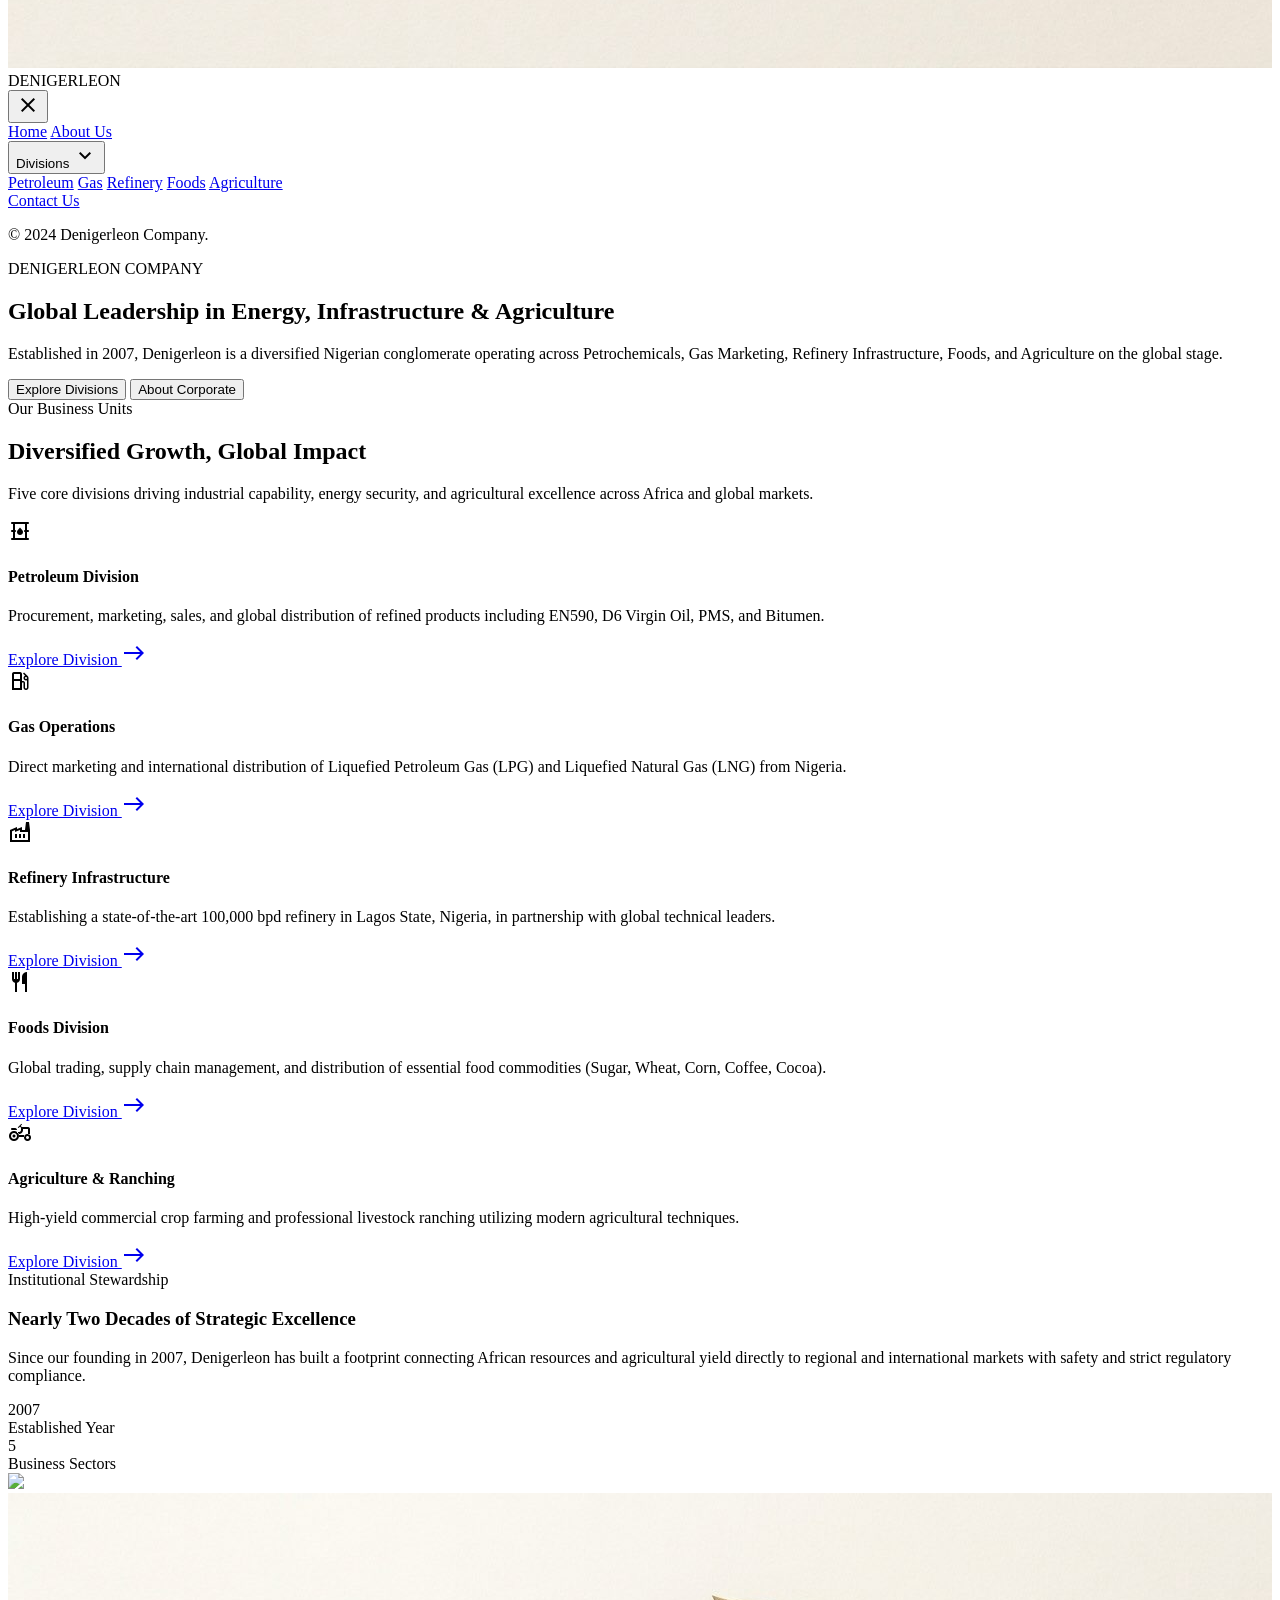
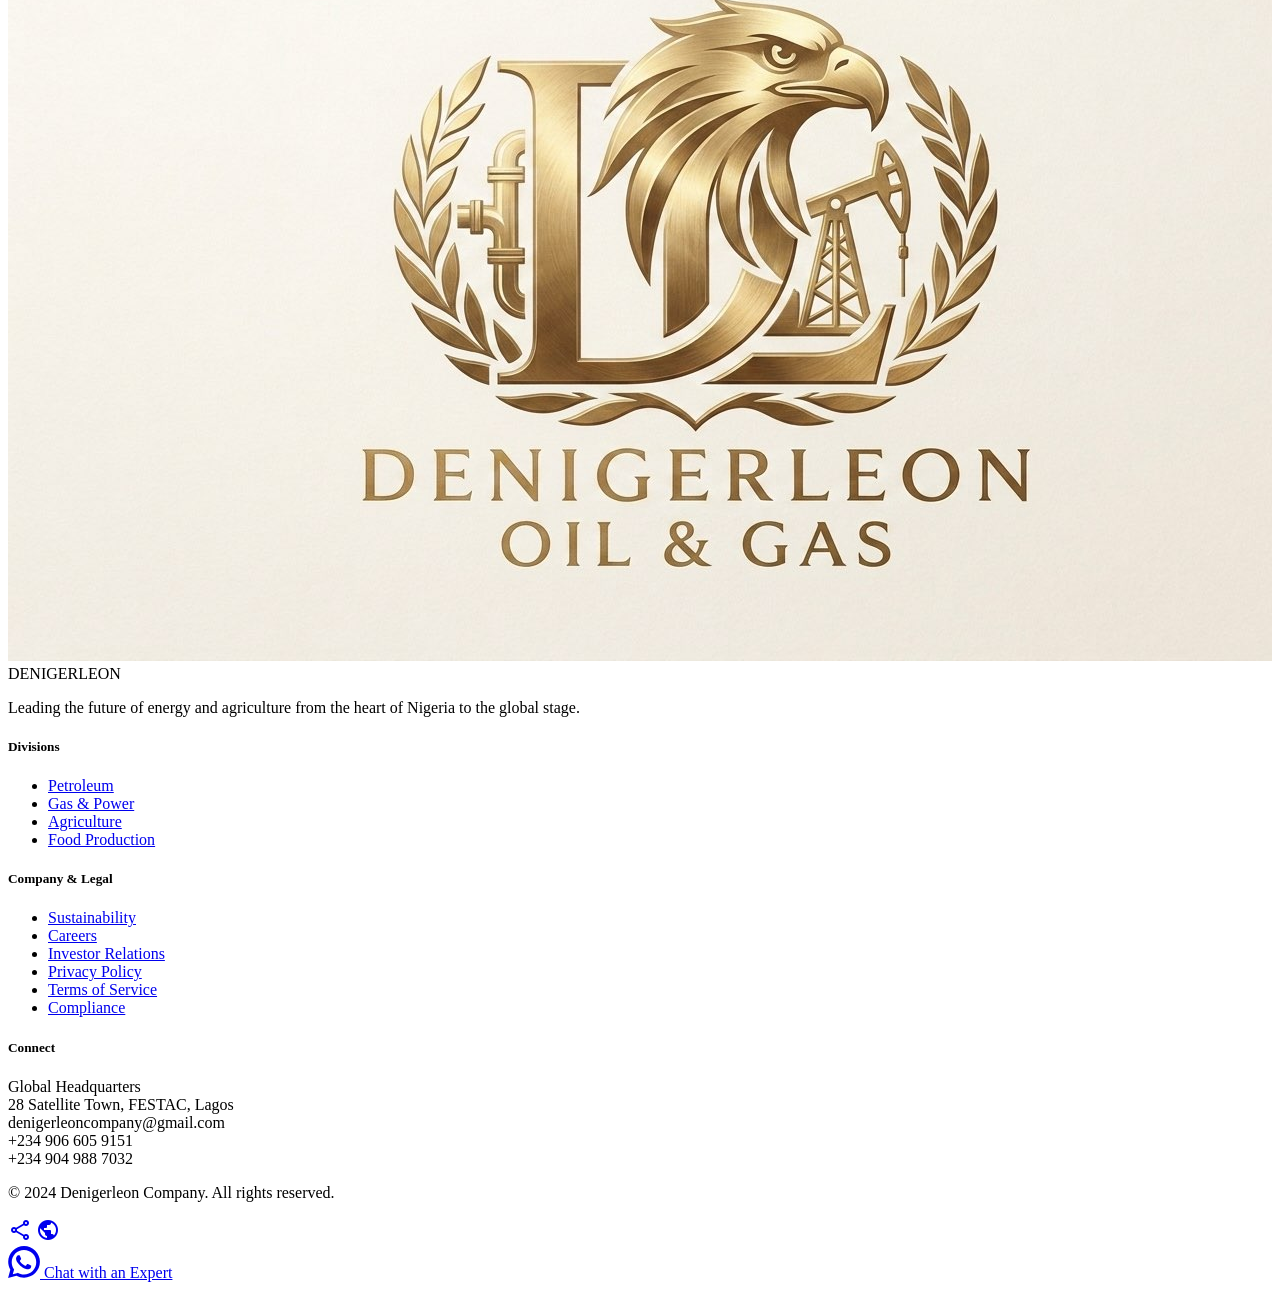
==== commit b198464e: "feat: update site branding by replacing logo assets with new main logo and updating references acros" ====
--- a/index.html
+++ b/index.html
@@ -1,7 +1,7 @@
 <!DOCTYPE html>
 
 <html class="scroll-smooth" lang="en"><head>
-<link rel="icon" type="image/png" href="img/logo1.png"/>
+<link rel="icon" type="image/jpeg" href="img/logo%20main.jpg?v=1"/>
 <meta charset="utf-8"/>
 <meta content="width=device-width, initial-scale=1.0" name="viewport"/>
 <title>Denigerleon Company | Energy, Infrastructure &amp; Agriculture</title>
@@ -131,7 +131,7 @@
 <!-- Top Navigation Bar -->
 <header class="fixed top-0 w-full z-50 h-20 bg-surface-container-lowest dark:bg-navy-deep shadow-sm transition-all duration-200">
 <div class="container mx-auto max-w-container-max h-full flex justify-between items-center px-4 md:px-8">
-<a href="index.html" class="flex items-center gap-3"><img src="img/logo1.png" alt="Denigerleon Logo" class="h-10 w-10 object-contain rounded-full border border-gold-accent/20 bg-surface-bright"><div class="flex items-center gap-2"><span class="font-display-lg text-headline-md font-bold text-navy-deep dark:text-surface-bright tracking-tight">DENIGERLEON</span><span class="text-xs font-bold text-gold-accent tracking-widest uppercase border-l border-black/10 dark:border-white/10 pl-2 ml-1 shrink-0">Corporate</span></div></a>
+<a href="index.html" class="flex items-center gap-3"><img src="img/logo%20main.jpg" alt="Denigerleon Logo" class="h-10 w-10 object-contain rounded-full border border-gold-accent/20 bg-surface-bright"><div class="flex items-center gap-2"><span class="font-display-lg text-headline-md font-bold text-navy-deep dark:text-surface-bright tracking-tight">DENIGERLEON</span><span class="text-xs font-bold text-gold-accent tracking-widest uppercase border-l border-black/10 dark:border-white/10 pl-2 ml-1 shrink-0">Corporate</span></div></a>
 <nav class="hidden md:flex items-center gap-8">
   <a class="text-gold-accent border-b-2 border-gold-accent pb-1 font-label-lg text-label-lg uppercase tracking-wider transition-all duration-200" href="index.html">Home</a>
   <a class="text-slate-gray dark:text-on-surface-variant hover:text-gold-accent font-label-lg text-label-lg uppercase tracking-wider transition-all duration-200" href="about.html">About Us</a>
@@ -170,7 +170,7 @@
 <div id="mobile-drawer" class="fixed inset-y-0 right-0 w-full max-w-xs bg-navy-deep/98 backdrop-blur-lg z-[100] flex flex-col justify-between p-6 shadow-2xl transition-transform duration-300 transform translate-x-full md:hidden">
   <!-- Drawer Header -->
   <div class="flex justify-between items-center border-b border-white/10 pb-4">
-    <div class="flex items-center gap-3"><img src="img/logo1.png" alt="Denigerleon Logo" class="h-10 w-10 object-contain rounded-full border border-gold-accent/20 bg-surface-bright"><span class="font-display-lg text-headline-md font-bold text-surface-bright tracking-tight">DENIGERLEON</span></div>
+    <div class="flex items-center gap-3"><img src="img/logo%20main.jpg" alt="Denigerleon Logo" class="h-10 w-10 object-contain rounded-full border border-gold-accent/20 bg-surface-bright"><span class="font-display-lg text-headline-md font-bold text-surface-bright tracking-tight">DENIGERLEON</span></div>
     <button id="mobile-menu-close" class="flex items-center justify-center p-2 text-surface-bright hover:text-gold-accent focus:outline-none transition-colors duration-200" aria-label="Close mobile menu">
       <span class="material-symbols-outlined text-3xl">close</span>
     </button>
@@ -332,7 +332,7 @@
 <!-- Footer -->
 <footer id="footer" class="w-full py-stack-lg px-margin-mobile md:px-margin-desktop grid grid-cols-1 md:grid-cols-4 gap-gutter bg-navy-deep dark:bg-primary-container text-on-primary">
 <div class="flex flex-col gap-4">
-<div class="flex items-center gap-3"><img src="img/logo1.png" alt="Denigerleon Logo" class="h-10 w-10 object-contain rounded-full border border-gold-accent/20 bg-surface-bright"><span class="font-headline-md text-headline-md font-bold text-surface-container-lowest">DENIGERLEON</span></div>
+<div class="flex items-center gap-3"><img src="img/logo%20main.jpg" alt="Denigerleon Logo" class="h-10 w-10 object-contain rounded-full border border-gold-accent/20 bg-surface-bright"><span class="font-headline-md text-headline-md font-bold text-surface-container-lowest">DENIGERLEON</span></div>
 <p class="text-slate-300 font-body-md max-w-xs opacity-70">Leading the future of energy and agriculture from the heart of Nigeria to the global stage.</p>
 </div>
 <div>
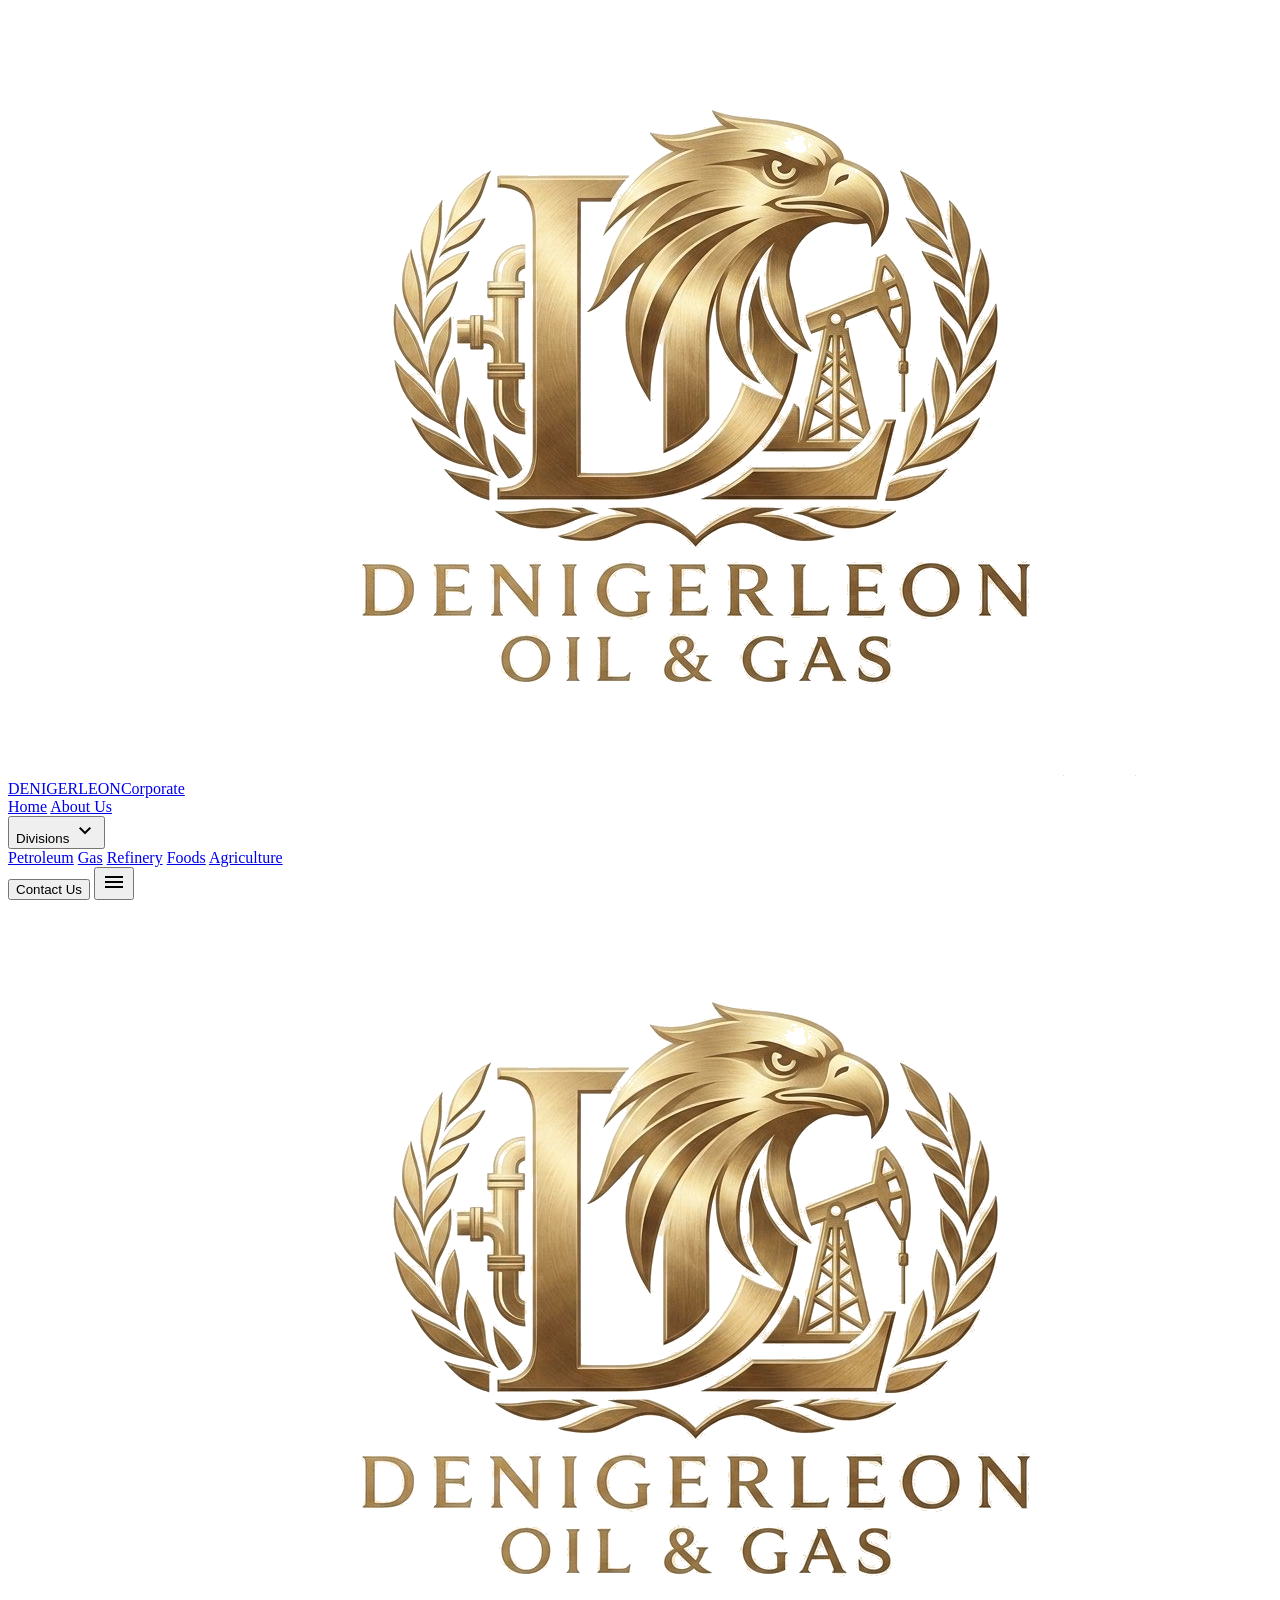
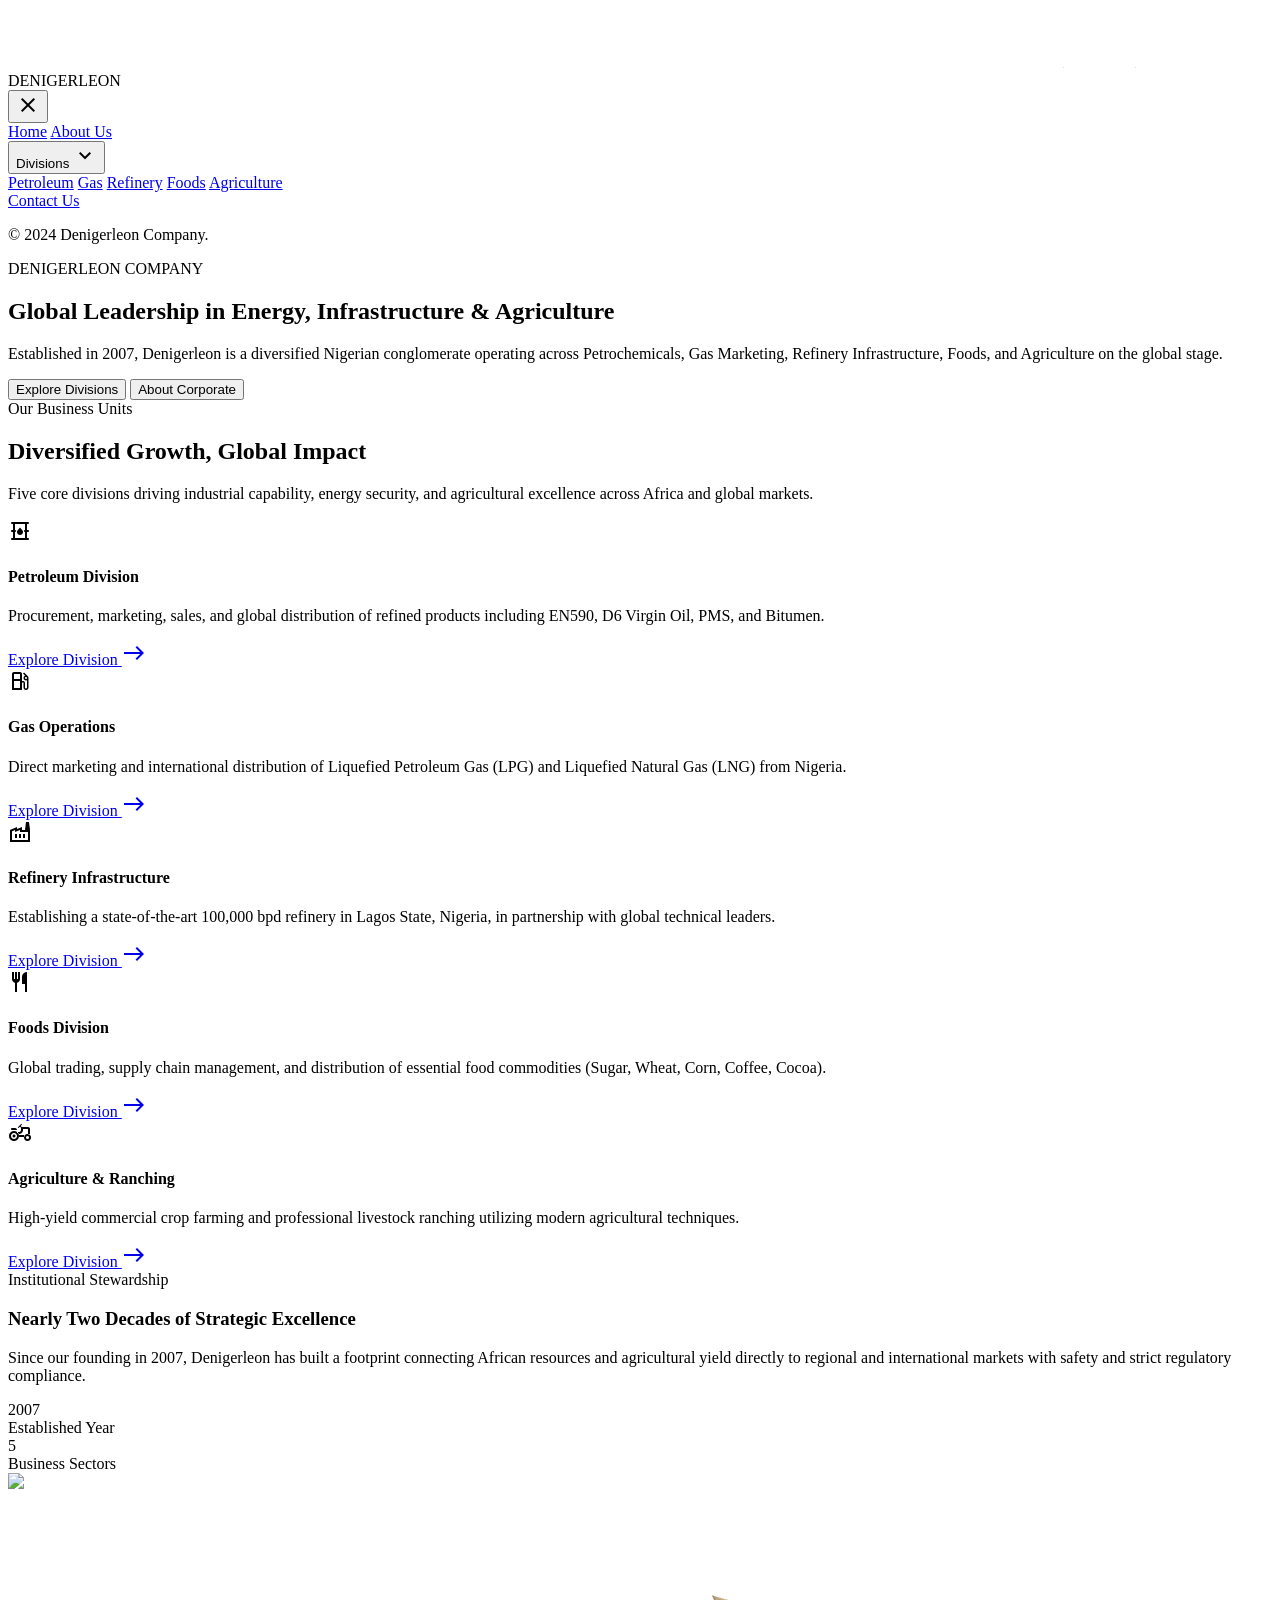
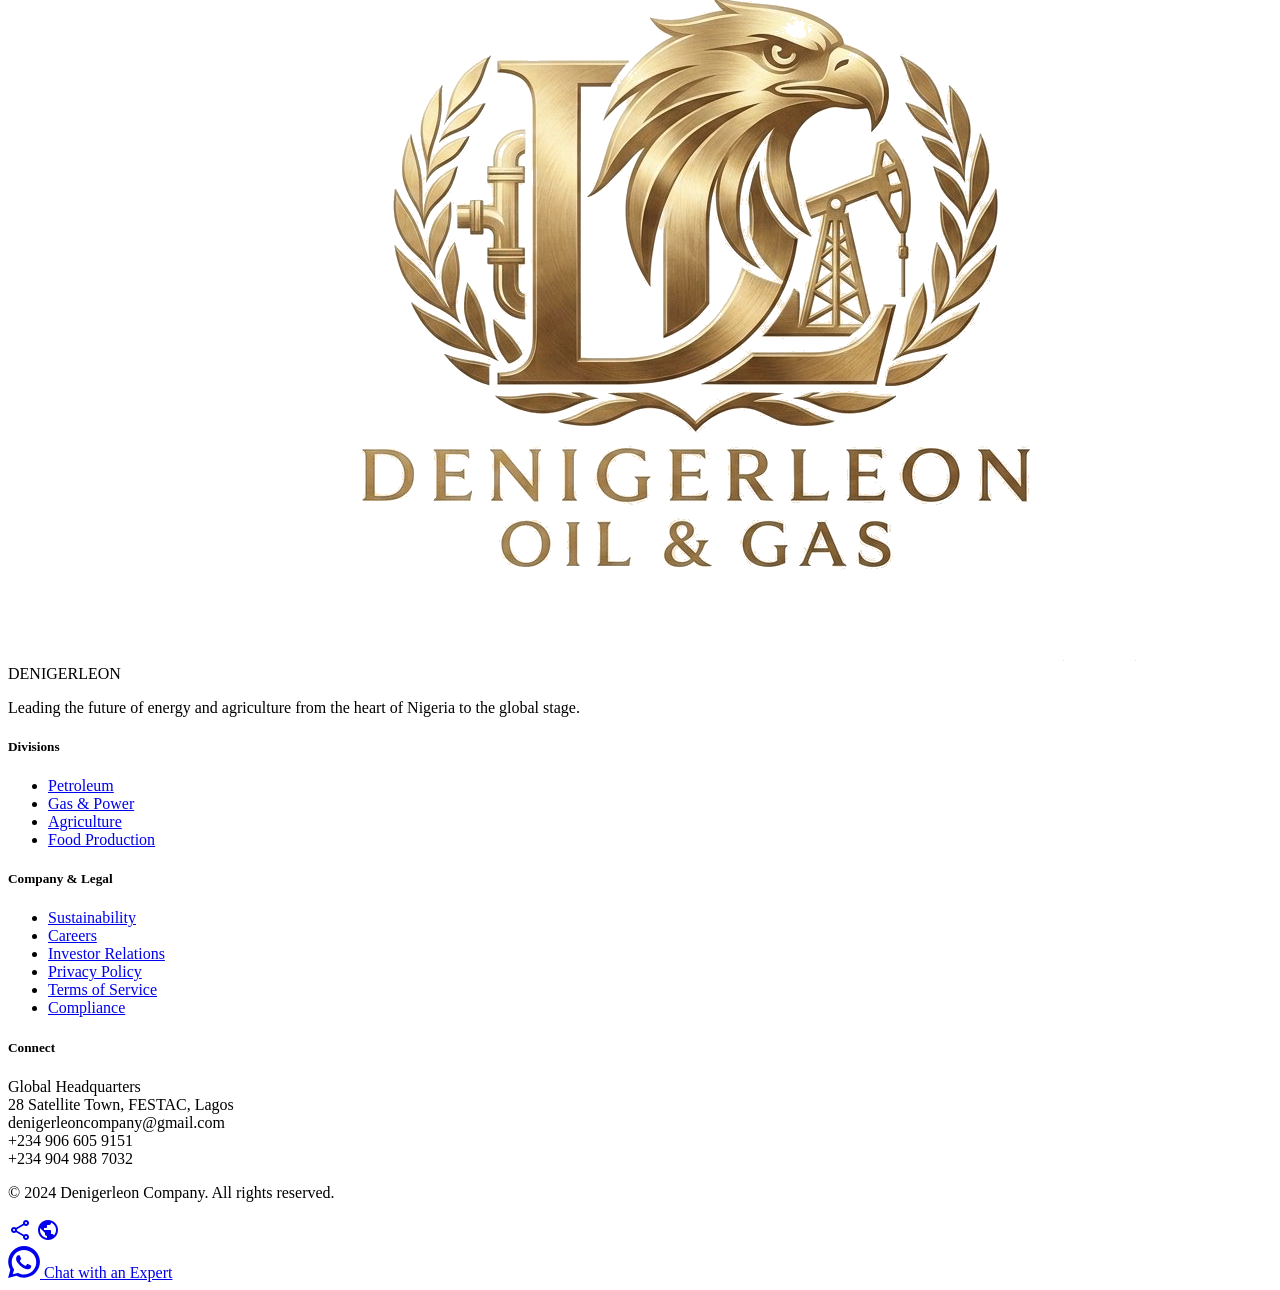
==== commit 51765959: "feat: update site branding by replacing logo assets and adjusting dimensions across all pages" ====
--- a/index.html
+++ b/index.html
@@ -1,7 +1,7 @@
 <!DOCTYPE html>
 
 <html class="scroll-smooth" lang="en"><head>
-<link rel="icon" type="image/jpeg" href="img/logo%20main.jpg?v=1"/>
+<link rel="icon" type="image/png" href="img/logo_transparent.png?v=1"/>
 <meta charset="utf-8"/>
 <meta content="width=device-width, initial-scale=1.0" name="viewport"/>
 <title>Denigerleon Company | Energy, Infrastructure &amp; Agriculture</title>
@@ -131,7 +131,7 @@
 <!-- Top Navigation Bar -->
 <header class="fixed top-0 w-full z-50 h-20 bg-surface-container-lowest dark:bg-navy-deep shadow-sm transition-all duration-200">
 <div class="container mx-auto max-w-container-max h-full flex justify-between items-center px-4 md:px-8">
-<a href="index.html" class="flex items-center gap-3"><img src="img/logo%20main.jpg" alt="Denigerleon Logo" class="h-10 w-10 object-contain rounded-full border border-gold-accent/20 bg-surface-bright"><div class="flex items-center gap-2"><span class="font-display-lg text-headline-md font-bold text-navy-deep dark:text-surface-bright tracking-tight">DENIGERLEON</span><span class="text-xs font-bold text-gold-accent tracking-widest uppercase border-l border-black/10 dark:border-white/10 pl-2 ml-1 shrink-0">Corporate</span></div></a>
+<a href="index.html" class="flex items-center gap-3"><img src="img/logo_transparent.png" alt="Denigerleon Logo" class="h-12 w-auto object-contain"><div class="flex items-center gap-2"><span class="font-display-lg text-headline-md font-bold text-navy-deep dark:text-surface-bright tracking-tight">DENIGERLEON</span><span class="text-xs font-bold text-gold-accent tracking-widest uppercase border-l border-black/10 dark:border-white/10 pl-2 ml-1 shrink-0">Corporate</span></div></a>
 <nav class="hidden md:flex items-center gap-8">
   <a class="text-gold-accent border-b-2 border-gold-accent pb-1 font-label-lg text-label-lg uppercase tracking-wider transition-all duration-200" href="index.html">Home</a>
   <a class="text-slate-gray dark:text-on-surface-variant hover:text-gold-accent font-label-lg text-label-lg uppercase tracking-wider transition-all duration-200" href="about.html">About Us</a>
@@ -170,7 +170,7 @@
 <div id="mobile-drawer" class="fixed inset-y-0 right-0 w-full max-w-xs bg-navy-deep/98 backdrop-blur-lg z-[100] flex flex-col justify-between p-6 shadow-2xl transition-transform duration-300 transform translate-x-full md:hidden">
   <!-- Drawer Header -->
   <div class="flex justify-between items-center border-b border-white/10 pb-4">
-    <div class="flex items-center gap-3"><img src="img/logo%20main.jpg" alt="Denigerleon Logo" class="h-10 w-10 object-contain rounded-full border border-gold-accent/20 bg-surface-bright"><span class="font-display-lg text-headline-md font-bold text-surface-bright tracking-tight">DENIGERLEON</span></div>
+    <div class="flex items-center gap-3"><img src="img/logo_transparent.png" alt="Denigerleon Logo" class="h-12 w-auto object-contain rounded"><span class="font-display-lg text-headline-md font-bold text-surface-bright tracking-tight">DENIGERLEON</span></div>
     <button id="mobile-menu-close" class="flex items-center justify-center p-2 text-surface-bright hover:text-gold-accent focus:outline-none transition-colors duration-200" aria-label="Close mobile menu">
       <span class="material-symbols-outlined text-3xl">close</span>
     </button>
@@ -332,7 +332,7 @@
 <!-- Footer -->
 <footer id="footer" class="w-full py-stack-lg px-margin-mobile md:px-margin-desktop grid grid-cols-1 md:grid-cols-4 gap-gutter bg-navy-deep dark:bg-primary-container text-on-primary">
 <div class="flex flex-col gap-4">
-<div class="flex items-center gap-3"><img src="img/logo%20main.jpg" alt="Denigerleon Logo" class="h-10 w-10 object-contain rounded-full border border-gold-accent/20 bg-surface-bright"><span class="font-headline-md text-headline-md font-bold text-surface-container-lowest">DENIGERLEON</span></div>
+<div class="flex items-center gap-3"><img src="img/logo_transparent.png" alt="Denigerleon Logo" class="h-12 w-auto object-contain rounded"><span class="font-headline-md text-headline-md font-bold text-surface-container-lowest">DENIGERLEON</span></div>
 <p class="text-slate-300 font-body-md max-w-xs opacity-70">Leading the future of energy and agriculture from the heart of Nigeria to the global stage.</p>
 </div>
 <div>
